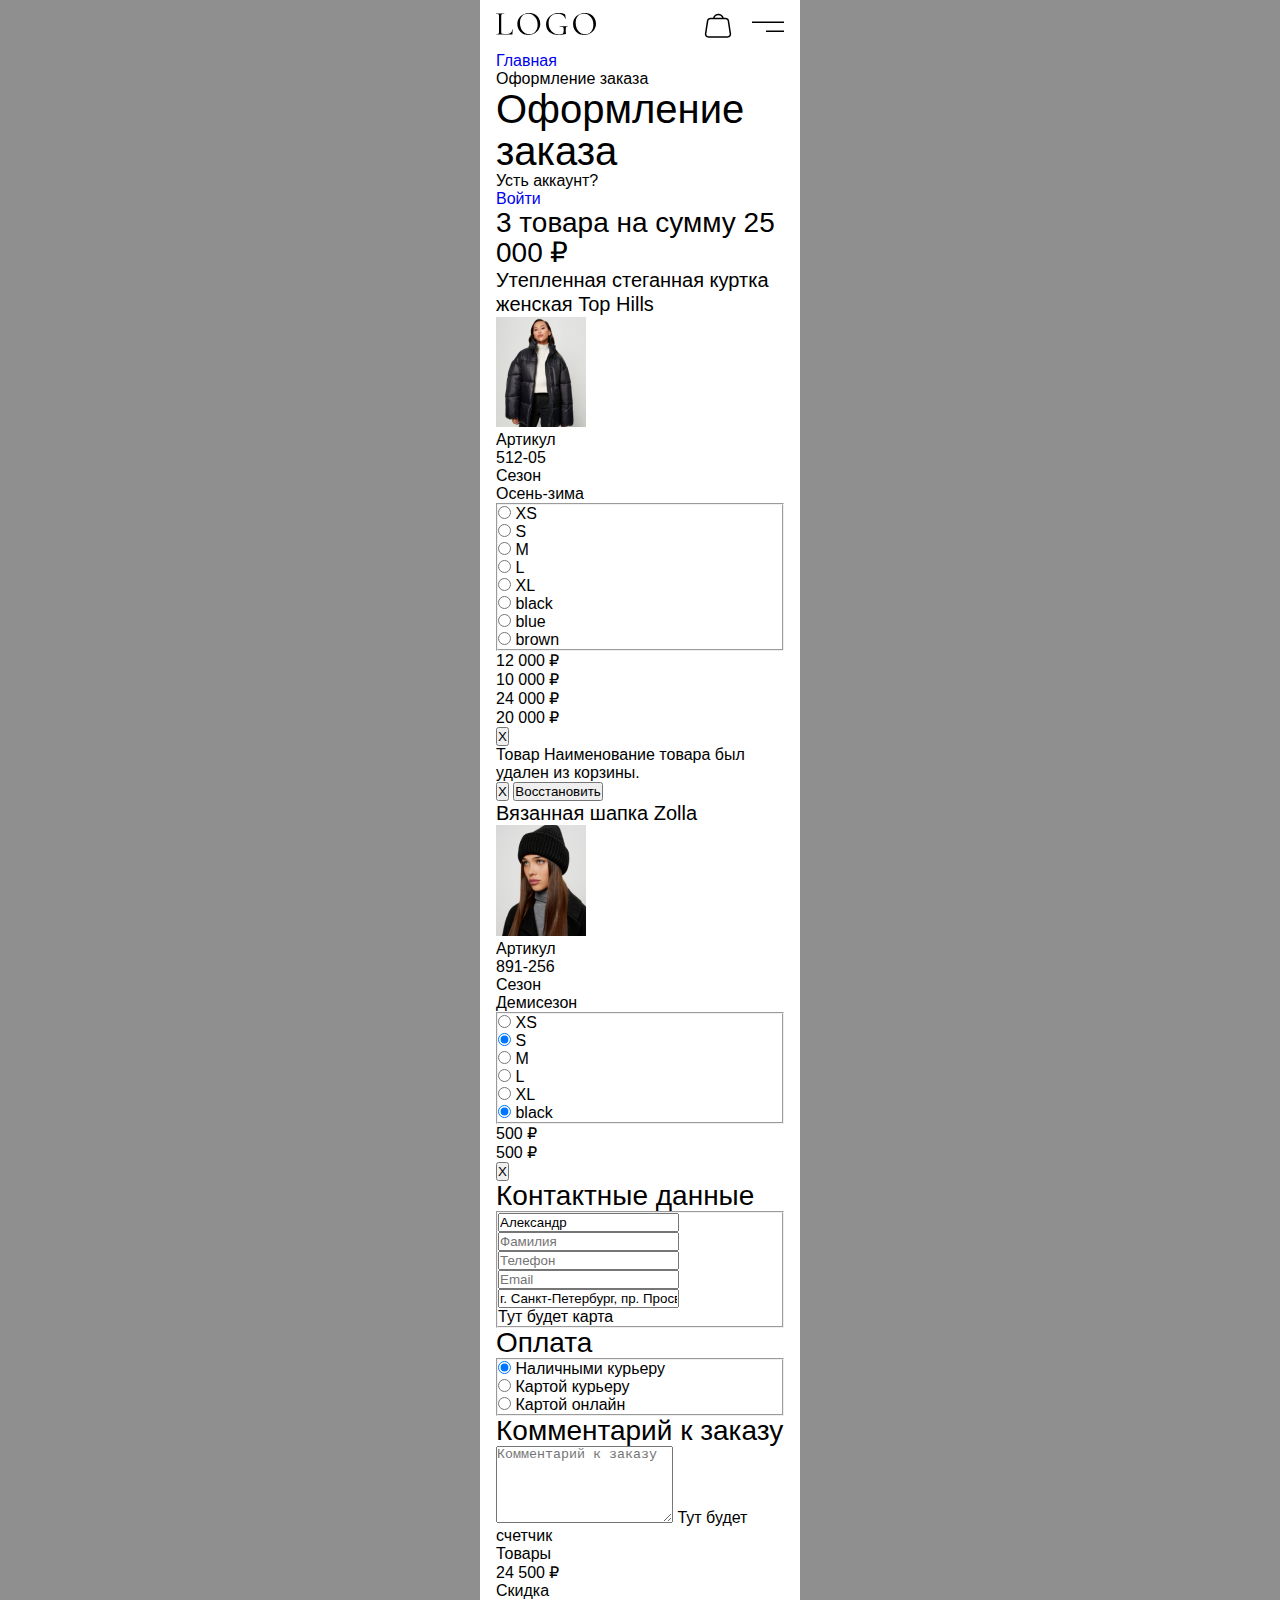
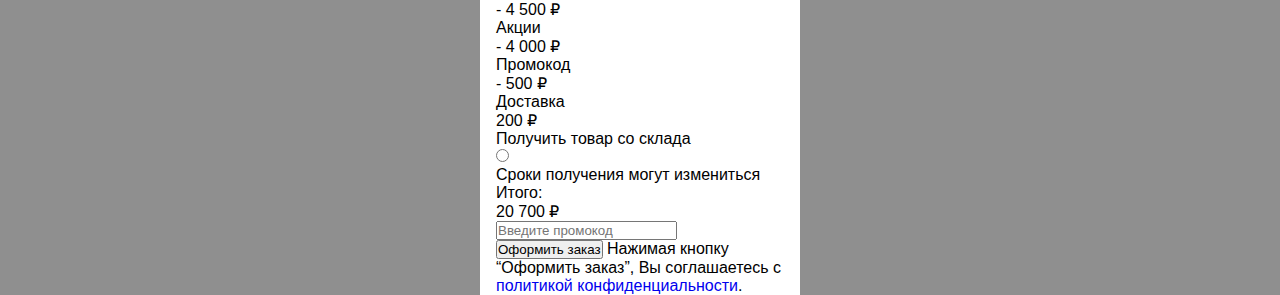
==== index.html @ 0c8dd52f "хедер и навигация CSS и JS" ====
<!DOCTYPE html>
<html lang="ru">
<head>
    <meta charset="UTF-8">
    <meta http-equiv="X-UA-Compatible" content="IE=edge">
    <meta name="viewport" content="width=device-width, initial-scale=1.0">
    <link href="./source/css/style.css" rel="stylesheet">
    <link rel="icon" href="favicon.ico">
    <title>LOGO / Оформление заказа</title>
</head>
<body class="page-body">
    <header class="main-header"></header>

        <div class="main-header__box header-box">
            <a class="header-box__logo" href="#">
                <img class="header-box__logo-image" src="./img/logo.svg" width="100" height="22" alt="LOGO">
            </a>
            <div class="header-box__buttons">
                <button class="header-box__user-button">
                    <img src="./img/bag.svg" width="28" alt="Иконка меню Пользователя">
                    <span class="visually-hidden">Открыть меню Пользователя</span>
                </button>
                <button class="header-box__nav-button">
                    <img src="./img/burger_menu.svg" width="32" alt="Иконка меню Навигации">
                    <span class="visually-hidden">Открыть меню навигации</span>
                </button>
            </div>
        </div>

        <nav class="main-header__nav main-nav">
            <ul class="main-nav__list site-list">
                <li class="site-list__item">
                    <a class="site-list__link" href="#">Каталог</a>
                </li>
                <li class="site-list__item">
                    <a class="site-list__link" href="#">О компании</a>
                </li>
                <li class="site-list__item">
                    <a class="site-list__link" href="#">Магазины</a>
                </li>
            </ul>
        </nav>

        <nav class="main-header__user-nav user-nav">
            <ul class="user-nav__list user-list">
                <li class="user-list__item">
                    <a class="user-list__link" href="#">Поиск</a>
                </li>
                <li class="user-list__item">
                    <a class="user-list__link" href="#">Пользователь</a>
                </li>
                <li class="user-list__item">
                    <a class="user-list__link" href="#">Нравится</a>
                </li>
                <li class="user-list__item">
                    <a class="user-list__link" href="#">Корзина</a>
                </li>
            </ul>
        </nav>


    <main class="main-container">
        <section class="breadcrumb">
            <ul class="breadcrumb__list">
                <li class="breadcrumb__item">
                    <a class="breadcrumb__link" href="#">Главная</a>
                </li>
                <li class="breadcrumb__item breadcrumb__item--current">Оформление заказа</li>
              </ul>
        </section>
        <section class="order-form">
            <h1 class="order-form__title">Оформление заказа</h1>
            <p class="order-form__account">Усть аккаунт?</p>
            <a class="order-form__account-link" href="#">Войти</a>
            <form class="form">
                <div class="goods">
                    <h2 class="goods__title">3 товара на сумму 25 000 ₽</h2>
                    <div class="goods__item item">
                        <h3 class="item__title">Утепленная стеганная куртка женская Top Hills</h3>
                        <img class="item__img" src="./img/jacket.jpg" alt="Утепленная стеганная куртка женская Top Hills" width="90" height="111">
                        <div class="item__information information">
                            <p class="information__code">Артикул</p>
                            <p class="information__number">512-05</p>
                            <p class="information__type">Сезон</p>
                            <p class="information__season">Осень-зима</p>
                        </div>
                        <fieldset class="item__form settings">
                            <ul class="settings__list size">
                                <li class="size__item">
                                    <input class="size__choise" type="radio" name="size" id="xs" value="xs">
                                    <label class="size__label" for="xs">XS</label>
                                </li>
                                <li class="size__item">
                                    <input class="size__choise" type="radio" name="size" id="s" value="s">
                                    <label class="size__label" for="s">S</label>
                                </li>
                                <li class="size__item">
                                    <input class="size__choise" type="radio" name="size" id="m" value="m" checked>
                                    <label class="size__label" for="m">M</label>
                                </li>
                                <li class="size__item">
                                    <input class="size__choise" type="radio" name="size" id="l" value="l">
                                    <label class="size__label" for="l">L</label>
                                </li>
                                <li class="size__item">
                                    <input class="size__choise" type="radio" name="size" id="xl" value="xl">
                                    <label class="size__label" for="xl">XL</label>
                                </li>
                            </ul>

                            <ul class="settings__list color">
                                <li class="color__item">
                                    <input class="color__choise" type="radio" name="color" id="black" value="black" checked>
                                    <label class="color__label" for="black">black</label>
                                </li>
                                <li class="color__item">
                                    <input class="color__choise" type="radio" name="color" id="blue" value="blue">
                                    <label class="color__label" for="blue">blue</label>
                                </li>
                                <li class="color__item">
                                    <input class="color__choise" type="radio" name="color" id="brown" value="brown">
                                    <label class="color__label" for="brown">brown</label>
                                </li>
                            </ul>
                        </fieldset>
                        <div class="item__count count">
                            <div class="count__price price">
                                <p class="price__before">12 000 ₽</p>
                                <p class="price__after">10 000 ₽</p>
                            </div>
                            <div class="count__total price">
                                <p class="price__before">24 000 ₽</p>
                                <p class="price__after">20 000 ₽</p>
                            </div>
                            <div class="count__amount amount">
                                
                            </div>
                        </div>
                        <button class="item__delete-button">X</button>
                    </div>

                    <div class="goods__item item-deleted">
                        <div class="item-deleted__container">
                            <p class="item-deleted__text">Товар Наименование товара был удален из корзины.</p>
                            <button class="item-deleted__button delete-button">X</button>
                            <button class="item-deleted__button recover-button">Восстановить</button>
                        </div>
                    </div>

                    <div class="goods__item item">
                        <h3 class="item__title">Вязанная шапка Zolla</h3>
                        <img class="item__img" src="./img/hat.jpg" alt="Вязанная шапка Zolla" width="90" height="111">
                        <div class="item__information information">
                            <p class="information__code">Артикул</p>
                            <p class="information__number">891-256</p>
                            <p class="information__type">Сезон</p>
                            <p class="information__season">Демисезон</p>
                        </div>
                        <fieldset class="item__form settings">
                            <ul class="settings__list size">
                                <li class="size__item">
                                    <input class="size__choise" type="radio" name="size" id="xs" value="xs">
                                    <label class="size__label" for="xs">XS</label>
                                </li>
                                <li class="size__item">
                                    <input class="size__choise" type="radio" name="size" id="s" value="s" checked>
                                    <label class="size__label" for="s">S</label>
                                </li>
                                <li class="size__item">
                                    <input class="size__choise" type="radio" name="size" id="m" value="m">
                                    <label class="size__label" for="m">M</label>
                                </li>
                                <li class="size__item">
                                    <input class="size__choise" type="radio" name="size" id="l" value="l">
                                    <label class="size__label" for="l">L</label>
                                </li>
                                <li class="size__item">
                                    <input class="size__choise" type="radio" name="size" id="xl" value="xl">
                                    <label class="size__label" for="xl">XL</label>
                                </li>
                            </ul>

                            <ul class="settings__list color">
                                <li class="color__item">
                                    <input class="color__choise" type="radio" name="color" id="black" value="black" checked>
                                    <label class="color__label" for="black">black</label>
                                </li>
                            </ul>
                        </fieldset>
                        <div class="item__count count">
                            <div class="count__price price">
                                <p class="price__before"></p>
                                <p class="price__after">500 ₽</p>
                            </div>
                            <div class="count__total price">
                                <p class="price__before"></p>
                                <p class="price__after">500 ₽</p>
                            </div>
                            <div class="count__amount amount">
                                
                            </div>
                        </div>
                        <button class="item__button delete-button">X</button>
                    </div>
                </div>

                <div class="contacts">
                    <h2 class="contacts__title">Контактные данные</h2>
                    <fieldset class="contacts__form">
                        <div class="contacts__name-container">
                            <span class="name hidden">Имя</span>
                            <input class="contacts__name" type="text" name="name" placeholder="Имя" value="Александр" required>
                        </div>
                        <div class="contacts__surname-container">
                            <span class="surname hidden">Фамилия</span>
                            <input class="contacts__surname" type="text" name="surname" placeholder="Фамилия" required>
                        </div>
                        <div class="contacts__tel-container">
                            <span class="tel hidden">Телефон</span>
                            <input class="contacts__tel" type="tel" name="tel" pattern="+7[0-9]{3}-[0-9]{3} [0-9]{4}" placeholder="Телефон" required>
                        </div>
                        <div class="contacts__email-container">
                            <span class="email hidden">Email</span>
                            <input class="contacts__email" type="email" name="email" placeholder="Email" required>
                        </div>
                        <div class="contacts__address-container">
                            <span class="addres hidden">Адрес</span>
                            <input class="contacts__address" type="text" name="address" placeholder="Адрес" value="г. Санкт-Петербург, пр. Просвещения, д. 99, кв. 152" required>
                            <div class="contacts__address-map">Тут будет карта</div>
                        </div>
                    </fieldset>
                </div>

                <div class="payment">
                    <h2 class="payment__title">Оплата</h2>
                    <fieldset class="payment__form">
                        <ul class="payment__list payment-type">
                            <li class="payment-type__item">
                                <input class="payment-type__choise" type="radio" name="payment-type" id="cash" value="cash" checked>
                                <label class="payment-type__label" for="cash">Наличными курьеру</label>
                            </li>
                            <li class="payment-type__item">
                                <input class="payment-type__choise" type="radio" name="payment-type" id="card" value="card">
                                <label class="payment-type__label" for="card">Картой курьеру</label>
                            </li>
                            <li class="payment-type__item">
                                <input class="payment-type__choise" type="radio" name="payment-type" id="online" value="online">
                                <label class="payment-type__label" for="online">Картой онлайн</label>
                            </li>
                        </ul>
                    </fieldset>
                </div>

                <div class="comments">
                    <h2 class="comments__title">Комментарий к заказу</h2>
                    <textarea class="comments__field" name="comments" placeholder="Комментарий к заказу" rows="5"></textarea>
                    <span class="comments__counting">Тут будет счетчик</span>
                </div>

                <div class="total">
                    <div class="total-container">
                        <div class="total__price">
                            <p class="total__price-text">Товары</p>
                            <p class="total__price-count">24 500 ₽</p>
                        </div>
                        <div class="total__discount">
                            <p class="total__discount-text">Скидка</p>
                            <p class="total__discont-count">- 4 500 ₽</p>
                        </div>
                        <div class="total__sale">
                            <p class="total__sale-text">Акции</p>
                            <p class="total__sale-count">- 4 000 ₽</p>
                        </div>
                        <div class="total__promo">
                            <p class="total__promo-text">Промокод</p>
                            <p class="total__promo-count">- 500 ₽</p>
                        </div>
                        <div class="total__delivery">
                            <p class="total__delivery-text">Доставка</p>
                            <p class="total__delivery-count">200 ₽</p>
                        </div>
                        <div class="total__delivery-terms">
                            <p class="total__delivery-terms-text">Получить товар со склада</p>
                            <input class="total__delivery-terms-choise" type="radio" name="delivery" value="warehouse">
                            <p class="total__delivery-terms-disclamer">Сроки получения могут измениться</p>
                        </div>
                        <div class="total__endprice">
                            <p class="total__endprice-text">Итого:</p>
                            <p class="total__endprice-count">20 700 ₽</p>
                            <input class="total__endprice-promo" type="text" name="promo-code" placeholder="Введите промокод">
                        </div>
                    
                    </div>
                    <button class="button form__button">Оформить заказ</button>
                    <span class="form__disclaimer">Нажимая кнопку “Оформить заказ”, Вы соглашаетесь с <a class="link" href="#">политикой конфиденциальности</a>.</span>
                </div>
            </form>
        </section>
    </main>
    <footer class="main-footer"></footer>
    <script src="./script/main.js" type="module"></script>
</body>
</html>
---- source/css/style.css ----
* {
  padding: 0;
  margin: 0;
  -webkit-box-sizing: border-box;
          box-sizing: border-box;
}

html {
  background-color: #8F8F8F;
}

body {
  font-family: Helvetica, sans-serif;
  color: #000000;
  background-color: #ffffff;
  max-width: 320px;
  margin: 0 auto;
}
@media (min-width: 1600px) {
  body {
    max-width: 1600px;
  }
}

a {
  text-decoration: none;
}

ul, ol {
  list-style-type: none;
}

h1 {
  font-style: normal;
  font-weight: 400;
  font-size: 40px;
  line-height: 42px;
}

h2 {
  font-style: normal;
  font-weight: 400;
  font-size: 28px;
  line-height: 30px;
}

h3 {
  font-style: normal;
  font-weight: 400;
  font-size: 20px;
  line-height: 24px;
}

.hidden {
  display: none;
}

.visually-hidden {
  position: absolute;
  width: 1px;
  height: 1px;
  margin: -1px;
  border: 0;
  padding: 0;
  white-space: nowrap;
  -webkit-clip-path: inset(100%);
          clip-path: inset(100%);
  clip: rect(0 0 0 0);
  overflow: hidden;
}

.main-container {
  width: 288px;
  margin: 0 auto;
}
@media (min-width: 1600px) {
  .main-container {
    width: 1200px;
  }
}

.header-box {
  min-height: 52px;
  display: -webkit-box;
  display: -ms-flexbox;
  display: flex;
  -webkit-box-align: center;
      -ms-flex-align: center;
          align-items: center;
  -webkit-box-pack: justify;
      -ms-flex-pack: justify;
          justify-content: space-between;
  margin: 0 16px;
}

.header-box__buttons {
  display: -webkit-box;
  display: -ms-flexbox;
  display: flex;
  -webkit-box-align: center;
      -ms-flex-align: center;
          align-items: center;
  -webkit-box-pack: justify;
      -ms-flex-pack: justify;
          justify-content: space-between;
  min-width: 80px;
}

.header-box__user-button {
  width: 28px;
  height: 23px;
  padding: 13px;
  background-color: transparent;
  border: none;
  cursor: pointer;
  position: relative;
}
.header-box__user-button img {
  position: absolute;
  top: 0;
  left: 0;
}

.header-box__nav-button {
  width: 32px;
  height: 23px;
  padding: 13px;
  background-color: transparent;
  border: none;
  cursor: pointer;
  position: relative;
}
.header-box__nav-button img {
  position: absolute;
  top: 8px;
  left: 0;
}

.site-list__item {
  padding: 16px;
  border-bottom: 2px solid #f1f1f1;
  width: 320px;
  padding: 16px;
  text-align: center;
}

.site-list__link {
  padding: 16px auto;
  color: #000000;
}

.user-list__item {
  padding: 16px;
  border-bottom: 2px solid #f1f1f1;
  width: 320px;
  padding: 16px;
  text-align: center;
}

.user-list__link {
  padding: 16px auto;
  color: #000000;
}
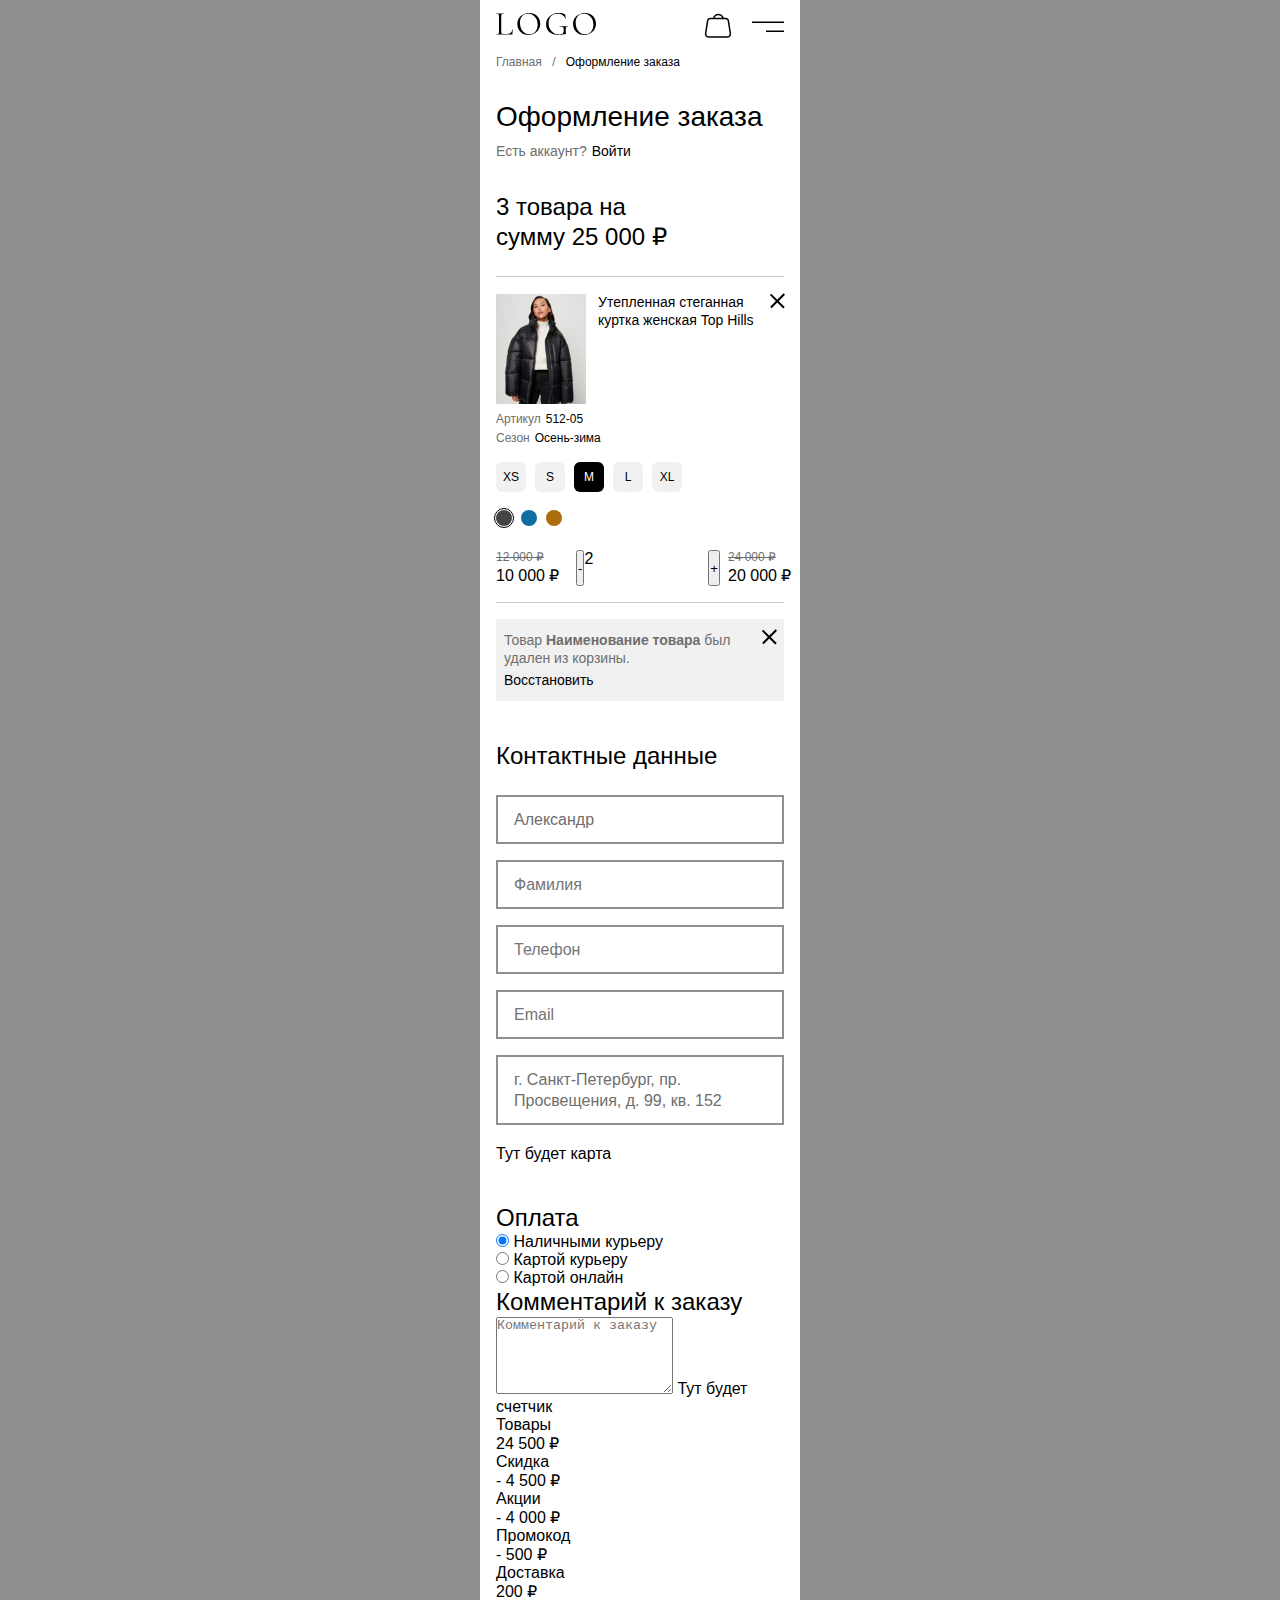
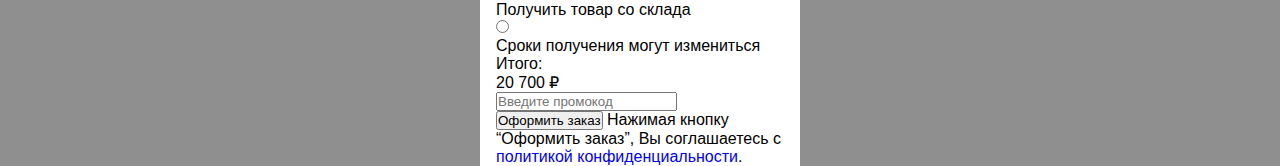
==== commit 2e68c816: "css" ====
--- a/index.html
+++ b/index.html
@@ -9,7 +9,7 @@
     <title>LOGO / Оформление заказа</title>
 </head>
 <body class="page-body">
-    <header class="main-header"></header>
+    <header class="main-header">
 
         <div class="main-header__box header-box">
             <a class="header-box__logo" href="#">
@@ -57,7 +57,7 @@
                 </li>
             </ul>
         </nav>
-
+    </header>
 
     <main class="main-container">
         <section class="breadcrumb">
@@ -65,128 +65,161 @@
                 <li class="breadcrumb__item">
                     <a class="breadcrumb__link" href="#">Главная</a>
                 </li>
-                <li class="breadcrumb__item breadcrumb__item--current">Оформление заказа</li>
+                <li class="breadcrumb__item">
+                    <a class="breadcrumb__link breadcrumb__link--current">Оформление заказа</a>
+                </li>
               </ul>
         </section>
         <section class="order-form">
             <h1 class="order-form__title">Оформление заказа</h1>
-            <p class="order-form__account">Усть аккаунт?</p>
-            <a class="order-form__account-link" href="#">Войти</a>
-            <form class="form">
+            <div class="order-form__account">
+                <p class="order-form__account-text">Есть аккаунт?</p>
+                <a class="order-form__account-link" href="#">Войти</a>
+            </div>
+            <form class="form" action="" method="post">
                 <div class="goods">
                     <h2 class="goods__title">3 товара на сумму 25 000 ₽</h2>
+
                     <div class="goods__item item">
-                        <h3 class="item__title">Утепленная стеганная куртка женская Top Hills</h3>
-                        <img class="item__img" src="./img/jacket.jpg" alt="Утепленная стеганная куртка женская Top Hills" width="90" height="111">
+                        <div class="item__main-info">
+                            <img class="item__img" src="./img/jacket@2x.jpg" alt="Утепленная стеганная куртка женская Top Hills" width="90" height="111">
+                            <h3 class="item__title">Утепленная стеганная куртка женская Top Hills</h3>
+                        </div>
                         <div class="item__information information">
-                            <p class="information__code">Артикул</p>
-                            <p class="information__number">512-05</p>
-                            <p class="information__type">Сезон</p>
-                            <p class="information__season">Осень-зима</p>
-                        </div>
-                        <fieldset class="item__form settings">
-                            <ul class="settings__list size">
-                                <li class="size__item">
-                                    <input class="size__choise" type="radio" name="size" id="xs" value="xs">
-                                    <label class="size__label" for="xs">XS</label>
-                                </li>
-                                <li class="size__item">
-                                    <input class="size__choise" type="radio" name="size" id="s" value="s">
-                                    <label class="size__label" for="s">S</label>
-                                </li>
-                                <li class="size__item">
-                                    <input class="size__choise" type="radio" name="size" id="m" value="m" checked>
-                                    <label class="size__label" for="m">M</label>
-                                </li>
-                                <li class="size__item">
-                                    <input class="size__choise" type="radio" name="size" id="l" value="l">
-                                    <label class="size__label" for="l">L</label>
-                                </li>
-                                <li class="size__item">
-                                    <input class="size__choise" type="radio" name="size" id="xl" value="xl">
-                                    <label class="size__label" for="xl">XL</label>
-                                </li>
-                            </ul>
-
-                            <ul class="settings__list color">
-                                <li class="color__item">
-                                    <input class="color__choise" type="radio" name="color" id="black" value="black" checked>
-                                    <label class="color__label" for="black">black</label>
-                                </li>
-                                <li class="color__item">
-                                    <input class="color__choise" type="radio" name="color" id="blue" value="blue">
-                                    <label class="color__label" for="blue">blue</label>
-                                </li>
-                                <li class="color__item">
-                                    <input class="color__choise" type="radio" name="color" id="brown" value="brown">
-                                    <label class="color__label" for="brown">brown</label>
-                                </li>
-                            </ul>
-                        </fieldset>
+                            <div class="information__item">
+                                <p class="information__item-name">Артикул</p>
+                                <p class="information__item-info">512-05</p>
+                            </div>
+                            <div class="information__item">
+                                <p class="information__item-name">Сезон</p>
+                                <p class="information__item-info">Осень-зима</p>
+                            </div>
+                        </div>
+                        <div class="item__form settings">
+                            <fieldset>
+                                <ul class="settings__list size-list">
+                                    <li class="size-list__item">
+                                        <input class="size-list__choise" type="radio" name="size" id="xs" value="xs">
+                                        <label class="size-list__label" for="xs">XS</label>
+                                    </li>
+                                    <li class="size-list__item">
+                                        <input class="size-list__choise" type="radio" name="size" id="s" value="s">
+                                        <label class="size-list__label" for="s">S</label>
+                                    </li>
+                                    <li class="size-list__item">
+                                        <input class="size-list__choise" type="radio" name="size" id="m" value="m" checked>
+                                        <label class="size-list__label" for="m">M</label>
+                                    </li>
+                                    <li class="size-list__item">
+                                        <input class="size-list__choise" type="radio" name="size" id="l" value="l">
+                                        <label class="size-list__label" for="l">L</label>
+                                    </li>
+                                    <li class="size-list__item">
+                                        <input class="size-list__choise" type="radio" name="size" id="xl" value="xl">
+                                        <label class="size-list__label" for="xl">XL</label>
+                                    </li>
+                                </ul>
+                            </fieldset>
+
+                            <fieldset>
+                                <ul class="settings__list color-list">
+                                    <li class="color-list__item">
+                                        <input class="color-list__choise" type="radio" name="color" id="black" value="black" checked>
+                                        <label class="color-list__label color-list__label--black" for="black">
+                                            <span class="visually-hidden">black</span>
+                                        </label>
+                                    </li>
+                                    <li class="color-list__item">
+                                        <input class="color-list__choise" type="radio" name="color" id="blue" value="blue">
+                                        <label class="color-list__label color-list__label--blue" for="blue">
+                                            <span class="visually-hidden">blue</span>
+                                        </label>
+                                    </li>
+                                    <li class="color-list__item">
+                                        <input class="color-list__choise" type="radio" name="color" id="brown" value="brown">
+                                        <label class="color-list__label color-list__label--brown" for="brown">
+                                            <span class="visually-hidden">brown</span>
+                                        </label>
+                                    </li>
+                                </ul>
+                            </fieldset>
+                        </div>
+
                         <div class="item__count count">
                             <div class="count__price price">
                                 <p class="price__before">12 000 ₽</p>
                                 <p class="price__after">10 000 ₽</p>
                             </div>
+                            <div class="count__amount amount">
+                                <button type="button">-</button>
+                                <output class="amount__field">2</output>
+                                <button type="button">+</button>
+                            </div>
                             <div class="count__total price">
                                 <p class="price__before">24 000 ₽</p>
                                 <p class="price__after">20 000 ₽</p>
                             </div>
-                            <div class="count__amount amount">
-                                
-                            </div>
-                        </div>
-                        <button class="item__delete-button">X</button>
+                        </div>
+                        <button type="button" class="item__delete-button"></button>
                     </div>
 
                     <div class="goods__item item-deleted">
                         <div class="item-deleted__container">
-                            <p class="item-deleted__text">Товар Наименование товара был удален из корзины.</p>
-                            <button class="item-deleted__button delete-button">X</button>
-                            <button class="item-deleted__button recover-button">Восстановить</button>
+                            <p class="item-deleted__text">Товар <span class="item-deleted__name">Наименование товара</span> был удален из корзины.</p>
+                            <button type="button" class="item-deleted__delete-button"></button>
+                            <button type="button" class="item-deleted__recover-button">Восстановить</button>
                         </div>
                     </div>
 
-                    <div class="goods__item item">
-                        <h3 class="item__title">Вязанная шапка Zolla</h3>
-                        <img class="item__img" src="./img/hat.jpg" alt="Вязанная шапка Zolla" width="90" height="111">
+                    <!-- <div class="goods__item item">
+                        <div class="item__main-info">
+                            <img class="item__img" src="./img/hat.jpg" alt="Вязанная шапка Zolla" width="90" height="111">
+                            <h3 class="item__title">Вязанная шапка Zolla</h3>
+                        </div>
                         <div class="item__information information">
-                            <p class="information__code">Артикул</p>
-                            <p class="information__number">891-256</p>
-                            <p class="information__type">Сезон</p>
-                            <p class="information__season">Демисезон</p>
-                        </div>
-                        <fieldset class="item__form settings">
-                            <ul class="settings__list size">
-                                <li class="size__item">
-                                    <input class="size__choise" type="radio" name="size" id="xs" value="xs">
-                                    <label class="size__label" for="xs">XS</label>
-                                </li>
-                                <li class="size__item">
-                                    <input class="size__choise" type="radio" name="size" id="s" value="s" checked>
-                                    <label class="size__label" for="s">S</label>
-                                </li>
-                                <li class="size__item">
-                                    <input class="size__choise" type="radio" name="size" id="m" value="m">
-                                    <label class="size__label" for="m">M</label>
-                                </li>
-                                <li class="size__item">
-                                    <input class="size__choise" type="radio" name="size" id="l" value="l">
-                                    <label class="size__label" for="l">L</label>
-                                </li>
-                                <li class="size__item">
-                                    <input class="size__choise" type="radio" name="size" id="xl" value="xl">
-                                    <label class="size__label" for="xl">XL</label>
-                                </li>
-                            </ul>
-
-                            <ul class="settings__list color">
-                                <li class="color__item">
-                                    <input class="color__choise" type="radio" name="color" id="black" value="black" checked>
-                                    <label class="color__label" for="black">black</label>
-                                </li>
-                            </ul>
-                        </fieldset>
+                            <div class="information__item">
+                                <p class="information__item-name">Артикул</p>
+                                <p class="information__item-info">891-256</p>
+                            </div>
+                            <div class="information__item">
+                                <p class="information__item-name">Сезон</p>
+                                <p class="information__item-info">Демисезон</p>
+                            </div>
+                        </div>
+                        <div class="item__form settings">
+                            <fieldset>
+                                <ul class="settings__list size-list">
+                                    <li class="size-list__item">
+                                        <input class="size-list__choise" type="radio" name="size" id="xs" value="xs">
+                                        <label class="size-list__label" for="xs">XS</label>
+                                    </li>
+                                    <li class="size-list__item">
+                                        <input class="size-list__choise" type="radio" name="size" id="s" value="s">
+                                        <label class="size-list__label" for="s">S</label>
+                                    </li>
+                                    <li class="size-list__item">
+                                        <input class="size-list__choise" type="radio" name="size" id="m" value="m" checked>
+                                        <label class="size-list__label" for="m">M</label>
+                                    </li>
+                                    <li class="size-list__item">
+                                        <input class="size-list__choise" type="radio" name="size" id="l" value="l">
+                                        <label class="size-list__label" for="l">L</label>
+                                    </li>
+                                    <li class="size-list__item">
+                                        <input class="size-list__choise" type="radio" name="size" id="xl" value="xl">
+                                        <label class="size-list__label" for="xl">XL</label>
+                                    </li>
+                                </ul>
+                            </fieldset>
+                            <fieldset>
+                                    <ul class="settings__list color-list">
+                                        <li class="color-list__item">
+                                            <input class="color-list__choise" type="radio" name="color" id="black" value="black" checked>
+                                            <label class="color-list__label" for="black">black</label>
+                                        </li>
+                                    </ul>
+                            </fieldset>
+                        </div>
                         <div class="item__count count">
                             <div class="count__price price">
                                 <p class="price__before"></p>
@@ -201,31 +234,32 @@
                             </div>
                         </div>
                         <button class="item__button delete-button">X</button>
-                    </div>
+                    </div> -->
+
                 </div>
 
                 <div class="contacts">
                     <h2 class="contacts__title">Контактные данные</h2>
                     <fieldset class="contacts__form">
-                        <div class="contacts__name-container">
-                            <span class="name hidden">Имя</span>
-                            <input class="contacts__name" type="text" name="name" placeholder="Имя" value="Александр" required>
-                        </div>
-                        <div class="contacts__surname-container">
-                            <span class="surname hidden">Фамилия</span>
-                            <input class="contacts__surname" type="text" name="surname" placeholder="Фамилия" required>
-                        </div>
-                        <div class="contacts__tel-container">
-                            <span class="tel hidden">Телефон</span>
-                            <input class="contacts__tel" type="tel" name="tel" pattern="+7[0-9]{3}-[0-9]{3} [0-9]{4}" placeholder="Телефон" required>
-                        </div>
-                        <div class="contacts__email-container">
-                            <span class="email hidden">Email</span>
-                            <input class="contacts__email" type="email" name="email" placeholder="Email" required>
-                        </div>
-                        <div class="contacts__address-container">
-                            <span class="addres hidden">Адрес</span>
-                            <input class="contacts__address" type="text" name="address" placeholder="Адрес" value="г. Санкт-Петербург, пр. Просвещения, д. 99, кв. 152" required>
+                        <div class="contacts__container">
+                            <span class="contacts__name contacts__name--name hidden">Имя</span>
+                            <input class="contacts__field contacts__field--name" type="text" name="name" placeholder="Имя" value="Александр" required>
+                        </div>
+                        <div class="contacts__container">
+                            <span class="contacts__name contacts__name--surname hidden">Фамилия</span>
+                            <input class="contacts__field contacts__field--surname" type="text" name="surname" placeholder="Фамилия" required>
+                        </div>
+                        <div class="contacts__container">
+                            <span class="contacts__name contacts__name--tel hidden">Телефон</span>
+                            <input class="contacts__field contacts__field--tel" type="tel" name="tel" pattern="+7[0-9]{3}-[0-9]{3} [0-9]{4}" placeholder="Телефон" required>
+                        </div>
+                        <div class="contacts__container">
+                            <span class="contacts__name contacts__name--email hidden">Email</span>
+                            <input class="contacts__field contacts__field--email" type="email" name="email" placeholder="Email" required>
+                        </div>
+                        <div class="contacts__container">
+                            <span class="contacts__name contacts__name--addres hidden">Адрес доставки</span>
+                            <textarea class="contacts__field contacts__field--address" placeholder="Адрес доставки" name="address" rows="2" required>г. Санкт-Петербург, пр. Просвещения, д. 99, кв. 152</textarea>
                             <div class="contacts__address-map">Тут будет карта</div>
                         </div>
                     </fieldset>
--- a/source/css/style.css
+++ b/source/css/style.css
@@ -11,7 +11,7 @@
 
 body {
   font-family: Helvetica, sans-serif;
-  color: #000000;
+  font-style: normal;
   background-color: #ffffff;
   max-width: 320px;
   margin: 0 auto;
@@ -31,24 +31,28 @@
 }
 
 h1 {
-  font-style: normal;
-  font-weight: 400;
-  font-size: 40px;
-  line-height: 42px;
-}
-
-h2 {
-  font-style: normal;
   font-weight: 400;
   font-size: 28px;
   line-height: 30px;
+  color: #000000;
+}
+
+h2 {
+  font-weight: 400;
+  font-size: 24px;
+  line-height: 30px;
+  color: #000000;
 }
 
 h3 {
-  font-style: normal;
-  font-weight: 400;
-  font-size: 20px;
-  line-height: 24px;
+  font-weight: 400;
+  font-size: 14px;
+  line-height: 18px;
+  color: #000000;
+}
+
+fieldset {
+  border: none;
 }
 
 .hidden {
@@ -160,4 +164,389 @@
 .user-list__link {
   padding: 16px auto;
   color: #000000;
+}
+
+.breadcrumb__list {
+  display: -webkit-box;
+  display: -ms-flexbox;
+  display: flex;
+  margin-bottom: 32px;
+  -ms-flex-wrap: wrap;
+      flex-wrap: wrap;
+}
+
+.breadcrumb__link {
+  color: #6e6e6e;
+  font-weight: 400;
+  font-size: 12px;
+  line-height: 15px;
+  margin-right: 24px;
+  position: relative;
+}
+
+.breadcrumb__link:not(.breadcrumb__link--current)::before {
+  position: absolute;
+  content: "/";
+  color: #6e6e6e;
+  font-weight: 400;
+  font-size: 12px;
+  line-height: 15px;
+  margin-right: 24px;
+  top: 0;
+  right: -38px;
+}
+
+.breadcrumb__link--current {
+  color: #000000;
+}
+
+.order-form__title {
+  margin-bottom: 10px;
+}
+
+.order-form__account {
+  display: -webkit-box;
+  display: -ms-flexbox;
+  display: flex;
+  -ms-flex-wrap: wrap;
+      flex-wrap: wrap;
+  margin-bottom: 32px;
+}
+
+.order-form__account-text {
+  font-weight: 400;
+  font-size: 14px;
+  line-height: 18px;
+  color: #6e6e6e;
+  margin-right: 5px;
+}
+
+.order-form__account-link {
+  font-weight: 400;
+  font-size: 14px;
+  line-height: 18px;
+  color: #000000;
+}
+
+.goods {
+  margin-bottom: 40px;
+}
+
+.goods__title {
+  width: 200px;
+  margin-bottom: 24px;
+}
+
+.item {
+  border-top: 0.5px solid #C8C8C8;
+  border-bottom: 0.5px solid #C8C8C8;
+  padding-bottom: 16px;
+  padding-top: 16px;
+  position: relative;
+  margin-bottom: 16px;
+}
+
+.item__main-info {
+  display: -webkit-box;
+  display: -ms-flexbox;
+  display: flex;
+  margin-bottom: 8px;
+}
+
+.item__img {
+  margin-right: 12px;
+}
+
+.item__title {
+  padding-right: 26px;
+}
+
+.item__delete-button {
+  position: absolute;
+  top: 18px;
+  right: 0;
+  background-color: transparent;
+  border: none;
+  width: 14px;
+  height: 14px;
+  cursor: pointer;
+}
+.item__delete-button::after {
+  position: absolute;
+  content: "";
+  width: 18.5px;
+  height: 1.5px;
+  background-color: black;
+  -webkit-transform: rotate(45deg);
+          transform: rotate(45deg);
+  top: 5px;
+  right: -2px;
+}
+.item__delete-button::before {
+  position: absolute;
+  content: "";
+  width: 18.5px;
+  height: 1.5px;
+  background-color: black;
+  -webkit-transform: rotate(-45deg);
+          transform: rotate(-45deg);
+  top: 5px;
+  right: -2px;
+}
+
+.information {
+  margin-bottom: 16px;
+}
+
+.information__item {
+  display: -webkit-box;
+  display: -ms-flexbox;
+  display: flex;
+  margin-bottom: 4px;
+}
+
+.information__item-name {
+  margin-right: 5px;
+  font-weight: 400;
+  font-size: 12px;
+  line-height: 15px;
+  color: #6e6e6e;
+}
+
+.information__item-info {
+  font-weight: 400;
+  font-size: 12px;
+  line-height: 15px;
+  color: #000000;
+}
+
+.size-list {
+  display: -webkit-box;
+  display: -ms-flexbox;
+  display: flex;
+  margin-bottom: 18px;
+}
+
+.size-list__item {
+  position: relative;
+  margin-right: 9px;
+}
+
+.size-list__choise {
+  position: absolute;
+  z-index: -1;
+  opacity: 0;
+}
+
+.size-list__label {
+  display: block;
+  font-weight: 400;
+  font-size: 12px;
+  line-height: 15px;
+  width: 30px;
+  height: 30px;
+  background-color: #f1f1f1;
+  border-radius: 6px;
+  text-align: center;
+  padding-top: 7.5px;
+}
+
+.size-list__choise:checked + .size-list__label {
+  background-color: black;
+  color: white;
+}
+
+.color-list {
+  display: -webkit-box;
+  display: -ms-flexbox;
+  display: flex;
+  margin-bottom: 24px;
+}
+
+.color-list__item {
+  position: relative;
+  margin-right: 9px;
+}
+
+.color-list__choise {
+  position: absolute;
+  z-index: -1;
+  opacity: 0;
+}
+
+.color-list__label {
+  position: relative;
+  display: block;
+  width: 16px;
+  height: 16px;
+  border-radius: 50%;
+}
+
+.color-list__label--black {
+  background-color: #444444;
+}
+
+.color-list__label--blue {
+  background-color: #106DA1;
+}
+
+.color-list__label--brown {
+  background-color: #AE6D0C;
+}
+
+.color-list__choise:checked + .color-list__label::before {
+  position: absolute;
+  content: "";
+  width: 18px;
+  height: 18px;
+  border: 1px solid black;
+  border-radius: 50%;
+  background-color: transparent;
+  top: -2px;
+  left: -2px;
+}
+
+.count {
+  display: -ms-grid;
+  display: grid;
+  -ms-grid-columns: 25% 8px 50% 8px 25%;
+  grid-template-columns: 25% 50% 25%;
+  -webkit-column-gap: 8px;
+     -moz-column-gap: 8px;
+          column-gap: 8px;
+}
+
+.count__amount {
+  -ms-grid-column: 2;
+  -ms-grid-column-span: 1;
+  grid-column: 2/3;
+}
+
+.amount {
+  display: -webkit-box;
+  display: -ms-flexbox;
+  display: flex;
+}
+
+.amount__field {
+  width: 100%;
+}
+
+.price__before {
+  font-weight: 400;
+  font-size: 12px;
+  line-height: 15px;
+  text-decoration-line: line-through;
+  color: #6e6e6e;
+}
+
+.price__after {
+  font-weight: 400;
+  font-size: 16px;
+  line-height: 21px;
+  color: #000000;
+}
+
+.item-deleted {
+  background-color: #f1f1f1;
+  margin-bottom: 16px;
+  padding: 12px 32px 12px 8px;
+  position: relative;
+  margin-bottom: 16px;
+}
+
+.item-deleted__text {
+  font-weight: 400;
+  font-size: 14px;
+  line-height: 18px;
+  color: #6e6e6e;
+  margin-bottom: 4px;
+}
+.item-deleted__text .item-deleted__name {
+  font-weight: 600;
+}
+
+.item-deleted__delete-button {
+  position: absolute;
+  top: 12px;
+  right: 8px;
+  background-color: transparent;
+  border: none;
+  width: 14px;
+  height: 14px;
+  cursor: pointer;
+}
+.item-deleted__delete-button::after {
+  position: absolute;
+  content: "";
+  width: 18.5px;
+  height: 1.5px;
+  background-color: black;
+  -webkit-transform: rotate(45deg);
+          transform: rotate(45deg);
+  top: 5px;
+  right: -2px;
+}
+.item-deleted__delete-button::before {
+  position: absolute;
+  content: "";
+  width: 18.5px;
+  height: 1.5px;
+  background-color: black;
+  -webkit-transform: rotate(-45deg);
+          transform: rotate(-45deg);
+  top: 5px;
+  right: -2px;
+}
+
+.item-deleted__recover-button {
+  border: none;
+  font-weight: 400;
+  font-size: 14px;
+  line-height: 18px;
+  color: #000000;
+  cursor: pointer;
+}
+
+.contacts {
+  margin-bottom: 40px;
+}
+
+.contacts__title {
+  margin-bottom: 24px;
+}
+
+.contacts__field {
+  font-family: Helvetica, sans-serif;
+  font-style: normal;
+  width: 100%;
+  padding: 12px 16px;
+  margin-bottom: 16px;
+  border: 2px solid #8F8F8F;
+  font-weight: 400;
+  font-size: 16px;
+  line-height: 21px;
+  color: #6e6e6e;
+}
+
+.contacts__field--address {
+  padding: 12px 42px 12px 16px;
+  resize: none;
+  overflow: hidden;
+}
+
+.contacts__container {
+  position: relative;
+}
+
+.contacts__name {
+  position: absolute;
+  font-weight: 400;
+  font-size: 12px;
+  line-height: 15px;
+  color: #6e6e6e;
+  background-color: #ffffff;
+  top: -11px;
+  left: 16px;
+  padding: 4px;
 }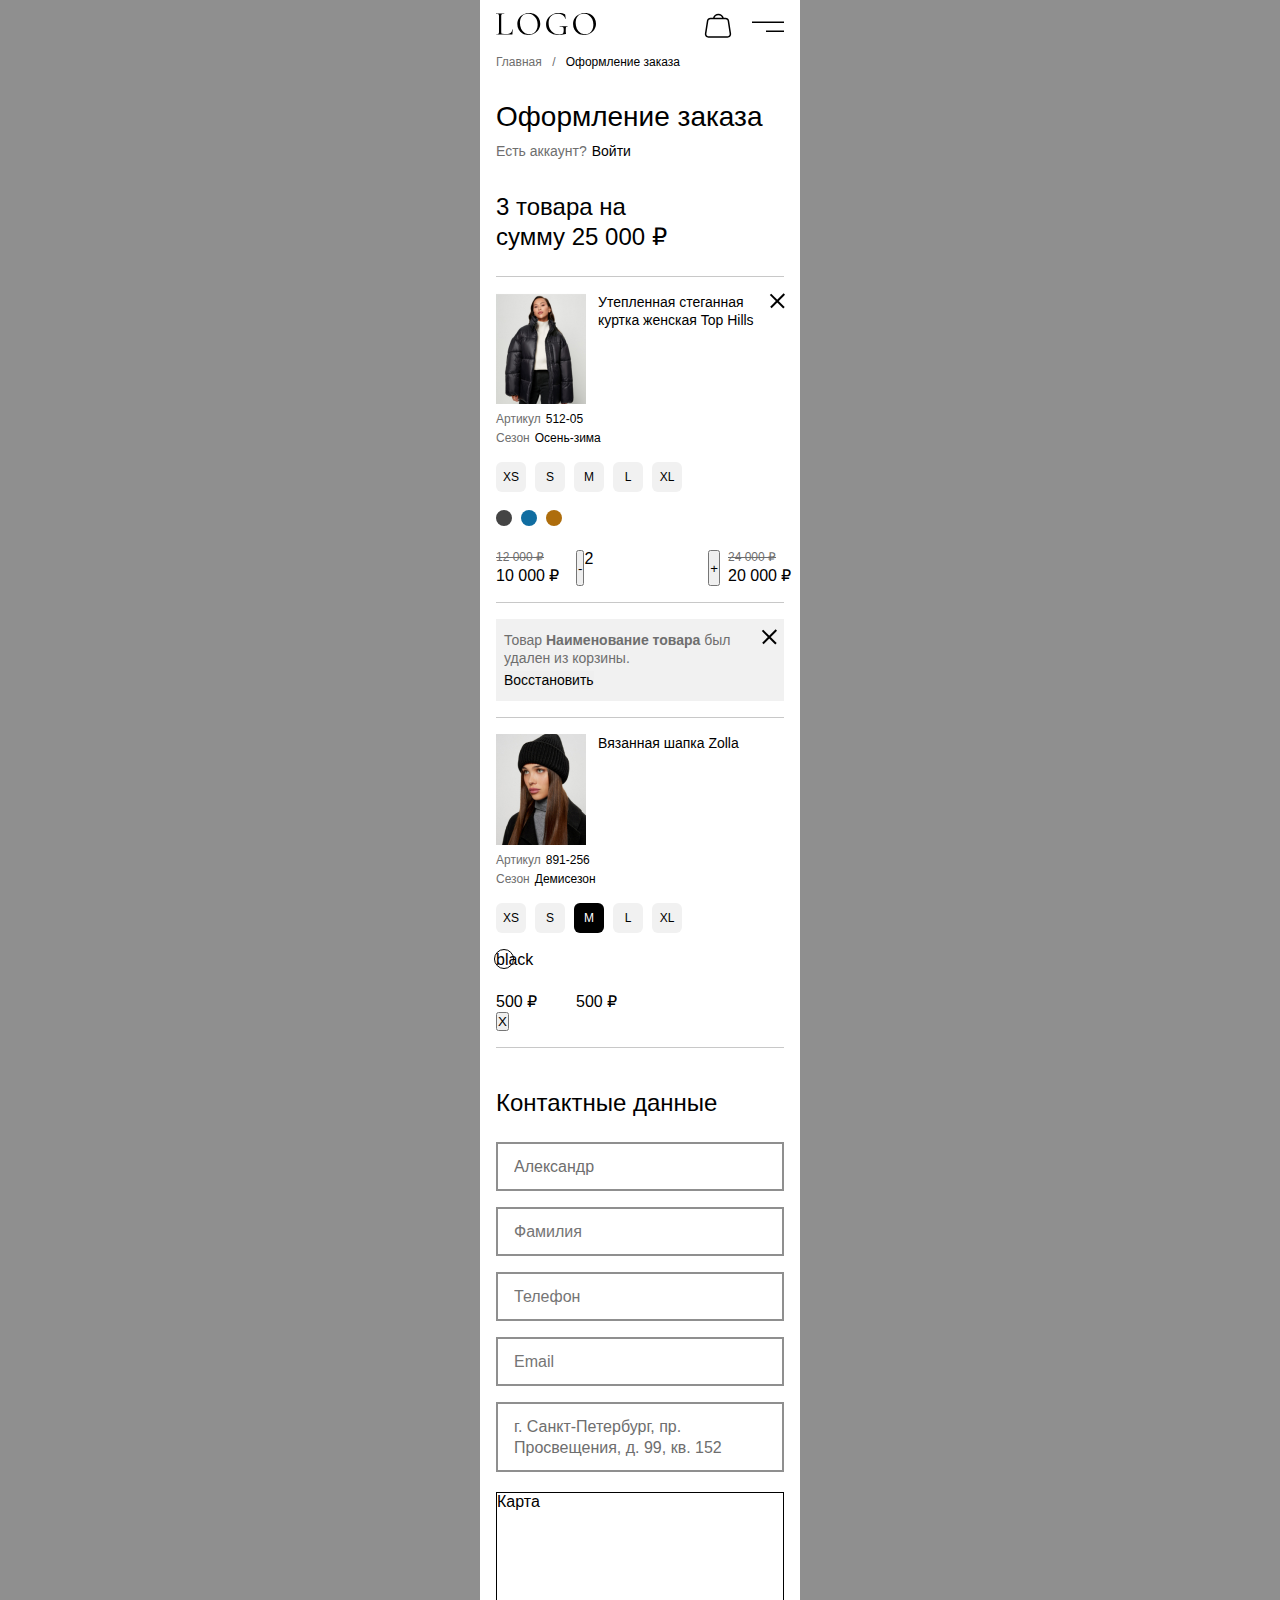
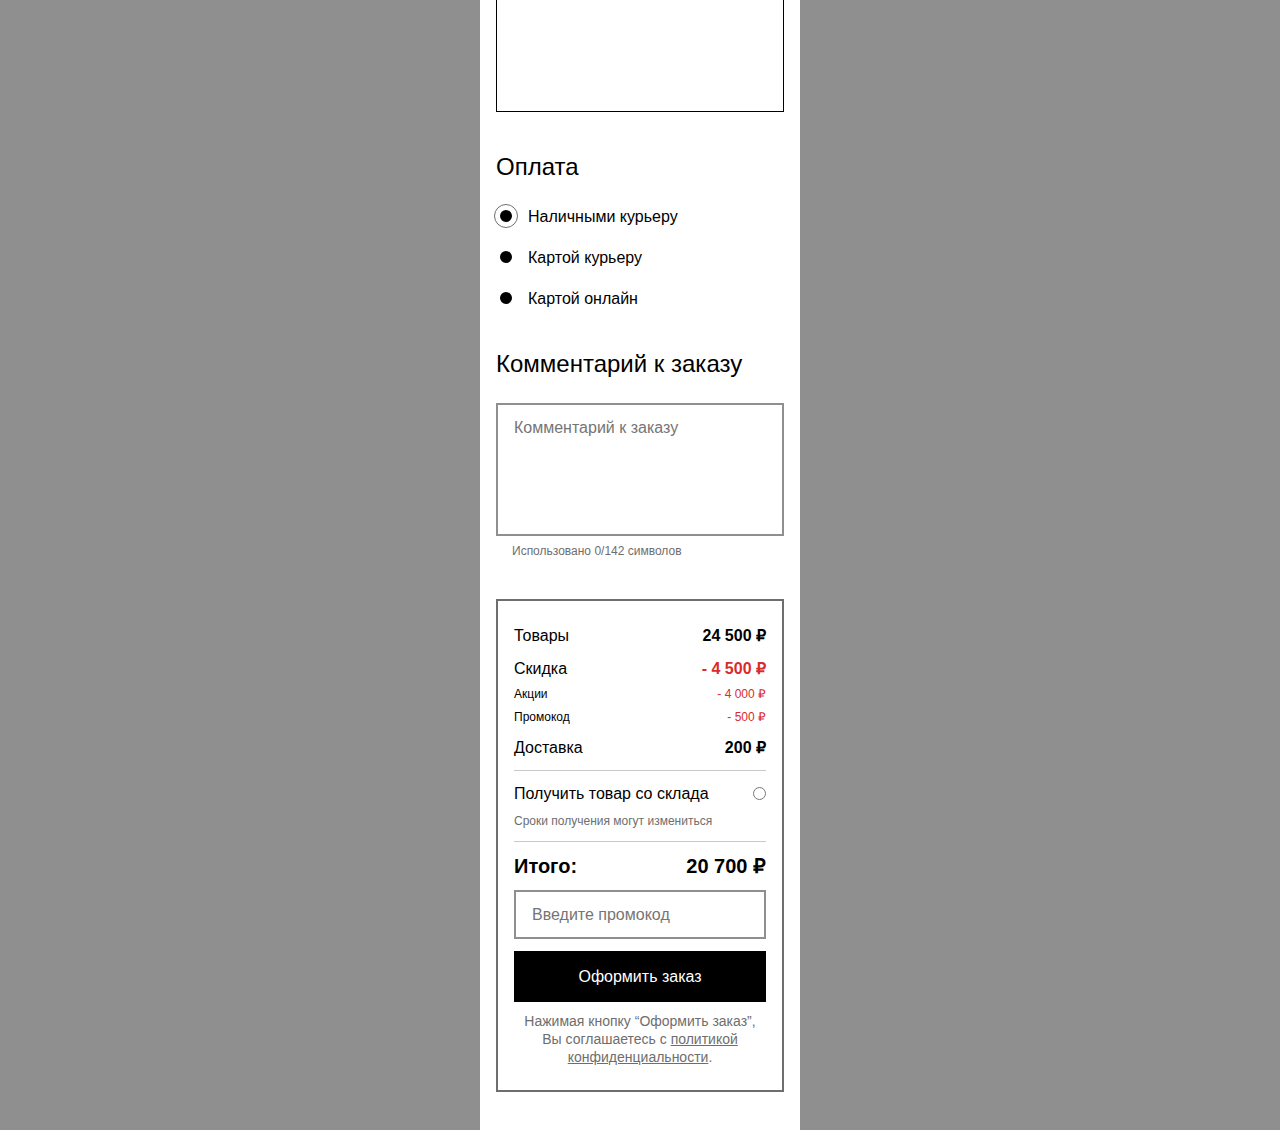
==== commit a263b32c: "мобильная вертска" ====
--- a/index.html
+++ b/index.html
@@ -171,7 +171,7 @@
                         </div>
                     </div>
 
-                    <!-- <div class="goods__item item">
+                    <div class="goods__item item">
                         <div class="item__main-info">
                             <img class="item__img" src="./img/hat.jpg" alt="Вязанная шапка Zolla" width="90" height="111">
                             <h3 class="item__title">Вязанная шапка Zolla</h3>
@@ -234,7 +234,7 @@
                             </div>
                         </div>
                         <button class="item__button delete-button">X</button>
-                    </div> -->
+                    </div>
 
                 </div>
 
@@ -260,7 +260,8 @@
                         <div class="contacts__container">
                             <span class="contacts__name contacts__name--addres hidden">Адрес доставки</span>
                             <textarea class="contacts__field contacts__field--address" placeholder="Адрес доставки" name="address" rows="2" required>г. Санкт-Петербург, пр. Просвещения, д. 99, кв. 152</textarea>
-                            <div class="contacts__address-map">Тут будет карта</div>
+                            <div class="contacts__address-map">Карта
+                            </div>
                         </div>
                     </fieldset>
                 </div>
@@ -287,46 +288,57 @@
 
                 <div class="comments">
                     <h2 class="comments__title">Комментарий к заказу</h2>
-                    <textarea class="comments__field" name="comments" placeholder="Комментарий к заказу" rows="5"></textarea>
-                    <span class="comments__counting">Тут будет счетчик</span>
+                    <textarea class="comments__field" name="comments" maxlength="142" placeholder="Комментарий к заказу" rows="5"></textarea>
+                    <p class="comments__counting">Использовано 0/142 символов</p>
                 </div>
 
                 <div class="total">
                     <div class="total-container">
-                        <div class="total__price">
+                        <div class="total__price total-row">
                             <p class="total__price-text">Товары</p>
                             <p class="total__price-count">24 500 ₽</p>
                         </div>
-                        <div class="total__discount">
+
+                        <div class="total__discount total-row">
                             <p class="total__discount-text">Скидка</p>
                             <p class="total__discont-count">- 4 500 ₽</p>
                         </div>
-                        <div class="total__sale">
+
+                        <div class="total__sale total-row">
                             <p class="total__sale-text">Акции</p>
                             <p class="total__sale-count">- 4 000 ₽</p>
                         </div>
-                        <div class="total__promo">
+
+                        <div class="total__promo total-row">
                             <p class="total__promo-text">Промокод</p>
                             <p class="total__promo-count">- 500 ₽</p>
                         </div>
-                        <div class="total__delivery">
+
+                        <div class="total__delivery total-row">
                             <p class="total__delivery-text">Доставка</p>
                             <p class="total__delivery-count">200 ₽</p>
                         </div>
+                    </div>
+
                         <div class="total__delivery-terms">
-                            <p class="total__delivery-terms-text">Получить товар со склада</p>
-                            <input class="total__delivery-terms-choise" type="radio" name="delivery" value="warehouse">
+                            <div class="total__delivery-switch total-row">
+                                <p class="total__delivery-terms-text">Получить товар со склада</p>
+                                <input class="total__delivery-terms-choise" type="radio" name="delivery" value="warehouse">
+                            </div>
                             <p class="total__delivery-terms-disclamer">Сроки получения могут измениться</p>
                         </div>
+
                         <div class="total__endprice">
-                            <p class="total__endprice-text">Итого:</p>
-                            <p class="total__endprice-count">20 700 ₽</p>
+                            <div class="total-row">
+                                <p class="total__endprice-text">Итого:</p>
+                                <p class="total__endprice-count">20 700 ₽</p>
+                            </div>
                             <input class="total__endprice-promo" type="text" name="promo-code" placeholder="Введите промокод">
                         </div>
                     
-                    </div>
+
                     <button class="button form__button">Оформить заказ</button>
-                    <span class="form__disclaimer">Нажимая кнопку “Оформить заказ”, Вы соглашаетесь с <a class="link" href="#">политикой конфиденциальности</a>.</span>
+                    <p class="form__disclaimer">Нажимая кнопку “Оформить заказ”, Вы соглашаетесь с <a class="form__link" href="#">политикой конфиденциальности</a>.</p>
                 </div>
             </form>
         </section>
--- a/source/css/style.css
+++ b/source/css/style.css
@@ -549,4 +549,290 @@
   top: -11px;
   left: 16px;
   padding: 4px;
+}
+
+.contacts__address-map {
+  width: 288px;
+  height: 220px;
+  border: 1px solid black;
+}
+
+.payment {
+  margin-bottom: 40px;
+}
+
+.payment__title {
+  margin-bottom: 24px;
+}
+
+.payment-type__item {
+  position: relative;
+}
+
+.payment-type__item:not(:last-child) {
+  margin-bottom: 20px;
+}
+
+.payment-type__label {
+  margin-left: 32px;
+  font-weight: 400;
+  font-size: 16px;
+  line-height: 21px;
+  color: #000000;
+}
+
+.payment-type__label::before {
+  content: "";
+  position: absolute;
+  width: 12px;
+  height: 12px;
+  border-radius: 50%;
+  background-color: black;
+  top: 4px;
+  left: 4px;
+}
+
+.payment-type__choise {
+  position: absolute;
+  z-index: -1;
+  opacity: 0;
+}
+
+.payment-type__choise:checked + .payment-type__label::after {
+  position: absolute;
+  content: "";
+  width: 22px;
+  height: 22px;
+  border: 1px solid #6e6e6e;
+  border-radius: 50%;
+  background-color: transparent;
+  top: -2px;
+  left: -2px;
+}
+
+.comments {
+  margin-bottom: 40px;
+}
+
+.comments__title {
+  margin-bottom: 24px;
+}
+
+.comments__field {
+  font-family: Helvetica, sans-serif;
+  font-style: normal;
+  width: 100%;
+  padding: 12px 16px;
+  margin-bottom: 4px;
+  border: 2px solid #8F8F8F;
+  font-weight: 400;
+  font-size: 16px;
+  line-height: 21px;
+  color: #6e6e6e;
+  resize: none;
+  overflow: hidden;
+}
+
+.comments__counting {
+  font-weight: 400;
+  font-size: 12px;
+  line-height: 15px;
+  color: #6e6e6e;
+  margin-left: 16px;
+}
+
+.total {
+  border: 2px solid #6e6e6e;
+  padding: 24px 16px;
+}
+
+.total-row {
+  display: -webkit-box;
+  display: -ms-flexbox;
+  display: flex;
+  -webkit-box-pack: justify;
+      -ms-flex-pack: justify;
+          justify-content: space-between;
+}
+
+.total-container {
+  border-bottom: 1px solid #C8C8C8;
+  margin-bottom: 12px;
+}
+
+.total__delivery-terms {
+  border-bottom: 1px solid #C8C8C8;
+}
+
+.total__price {
+  margin-bottom: 12px;
+}
+
+.total__price-text {
+  font-weight: 400;
+  font-size: 16px;
+  line-height: 21px;
+  color: #000000;
+}
+
+.total__price-count {
+  font-weight: 600;
+  font-size: 16px;
+  line-height: 21px;
+  color: #000000;
+}
+
+.total__discount {
+  margin-bottom: 8px;
+}
+
+.total__discount-text {
+  font-weight: 400;
+  font-size: 16px;
+  line-height: 21px;
+  color: #000000;
+}
+
+.total__discont-count {
+  font-weight: 600;
+  font-size: 16px;
+  line-height: 21px;
+  color: #D92C2C;
+}
+
+.total__sale {
+  margin-bottom: 8px;
+}
+
+.total__sale-text {
+  font-weight: 400;
+  font-size: 12px;
+  line-height: 15px;
+  color: #000000;
+}
+
+.total__sale-count {
+  font-weight: 400;
+  font-size: 12px;
+  line-height: 15px;
+  color: #D92C2C;
+}
+
+.total__promo {
+  margin-bottom: 12px;
+}
+
+.total__promo-text {
+  font-weight: 400;
+  font-size: 12px;
+  line-height: 15px;
+  color: #000000;
+}
+
+.total__promo-count {
+  font-weight: 400;
+  font-size: 12px;
+  line-height: 15px;
+  color: #D92C2C;
+}
+
+.total__delivery {
+  margin-bottom: 12px;
+}
+
+.total__delivery-text {
+  font-weight: 400;
+  font-size: 16px;
+  line-height: 21px;
+  color: #000000;
+}
+
+.total__delivery-count {
+  font-weight: 600;
+  font-size: 16px;
+  line-height: 21px;
+  color: #000000;
+}
+
+.total__delivery-terms {
+  margin-bottom: 12px;
+}
+
+.total__delivery-switch {
+  margin-bottom: 10px;
+}
+
+.total__delivery-terms-text {
+  font-weight: 400;
+  font-size: 16px;
+  line-height: 21px;
+  color: #000000;
+}
+
+.total__delivery-terms-disclamer {
+  font-weight: 400;
+  font-size: 12px;
+  line-height: 15px;
+  color: #6e6e6e;
+  margin-bottom: 12px;
+}
+
+.total__endprice {
+  margin-bottom: 12px;
+}
+
+.total__endprice-text {
+  font-weight: 600;
+  font-size: 20px;
+  line-height: 24px;
+  color: #000000;
+  margin-bottom: 12px;
+}
+
+.total__endprice-count {
+  font-weight: 600;
+  font-size: 20px;
+  line-height: 24px;
+  color: #000000;
+}
+
+.total__endprice-promo {
+  width: 100%;
+  padding: 12px 16px;
+  border: 2px solid #8F8F8F;
+  font-weight: 400;
+  font-size: 16px;
+  line-height: 21px;
+  color: #6e6e6e;
+}
+
+.form__button {
+  font-weight: 400;
+  font-size: 16px;
+  line-height: 21px;
+  width: 100%;
+  border: none;
+  color: white;
+  background-color: black;
+  padding: 15px 62px;
+  margin-bottom: 10px;
+  cursor: pointer;
+}
+
+.form__disclaimer {
+  font-weight: 400;
+  font-size: 14px;
+  line-height: 18px;
+  color: #6e6e6e;
+  text-align: center;
+}
+
+.form__link {
+  color: #6e6e6e;
+  text-decoration: underline;
+}
+
+.main-footer {
+  height: 38px;
+  background-color: #ffffff;
 }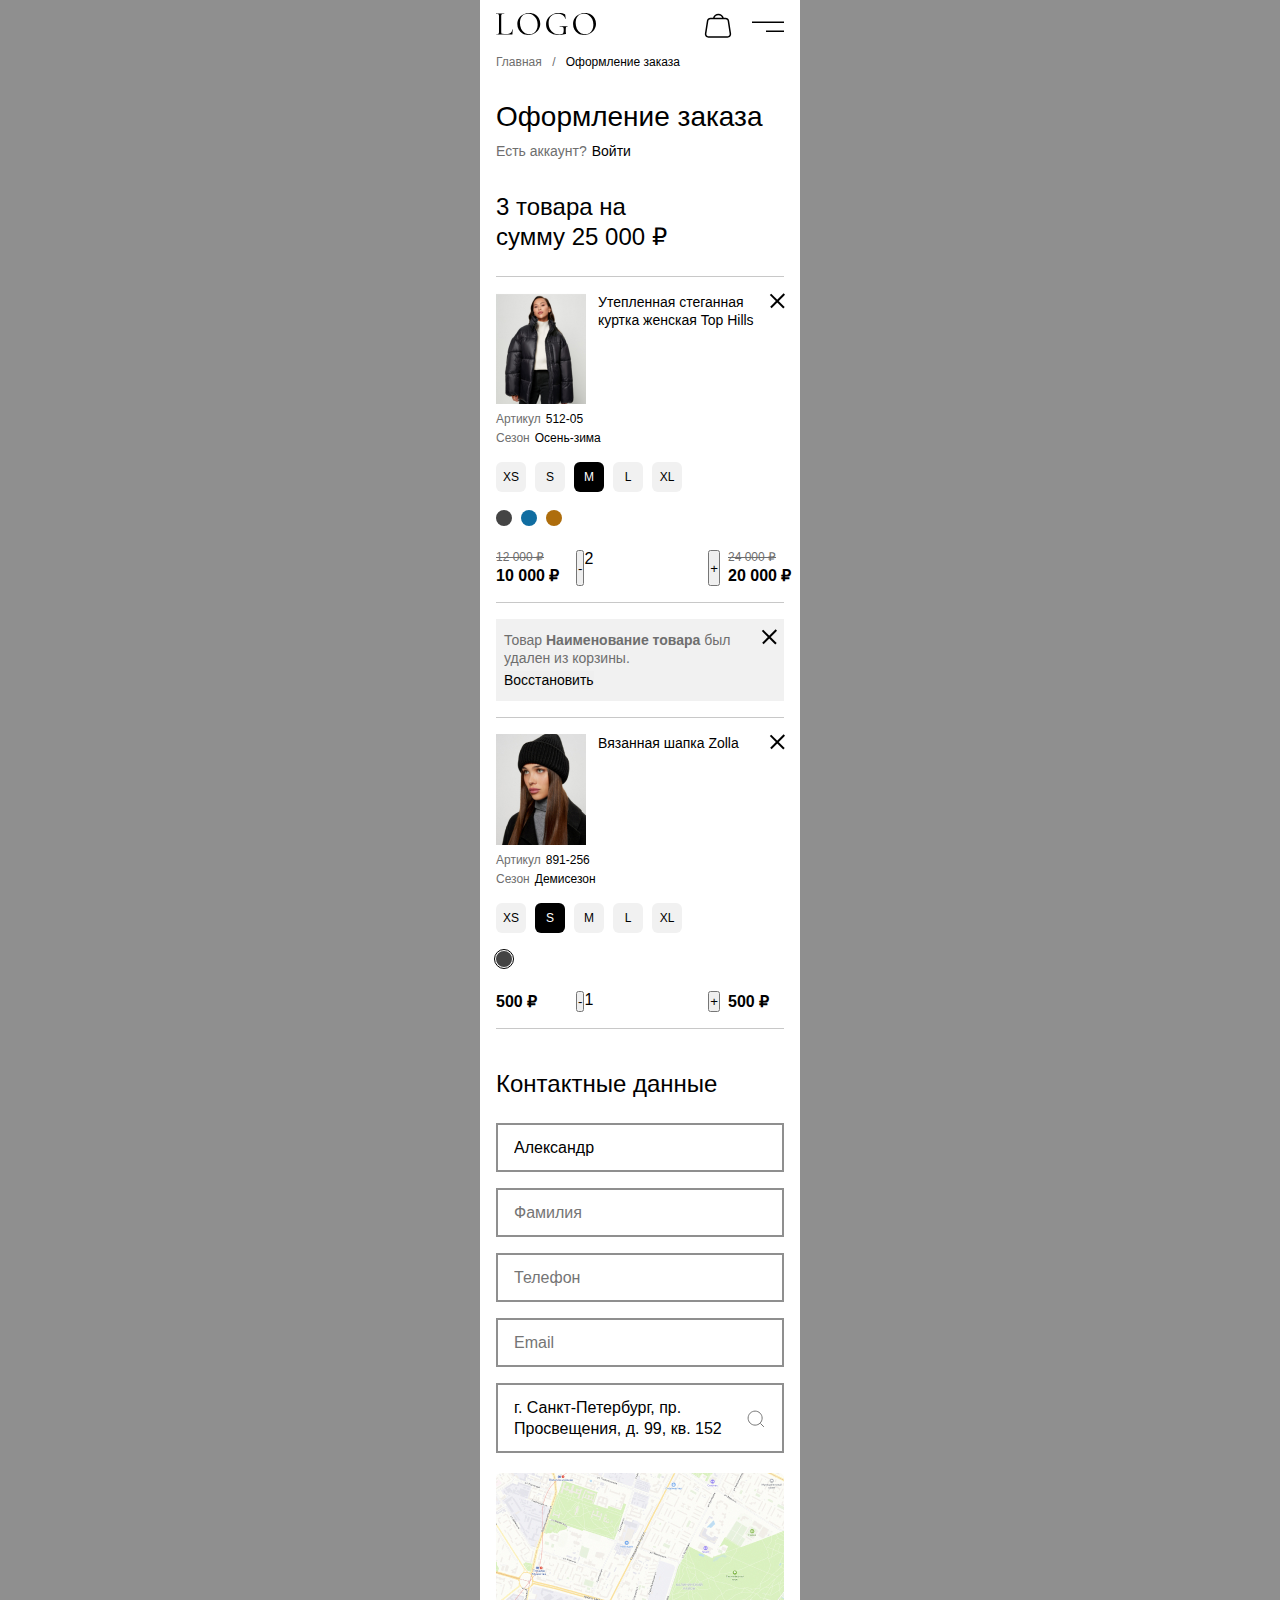
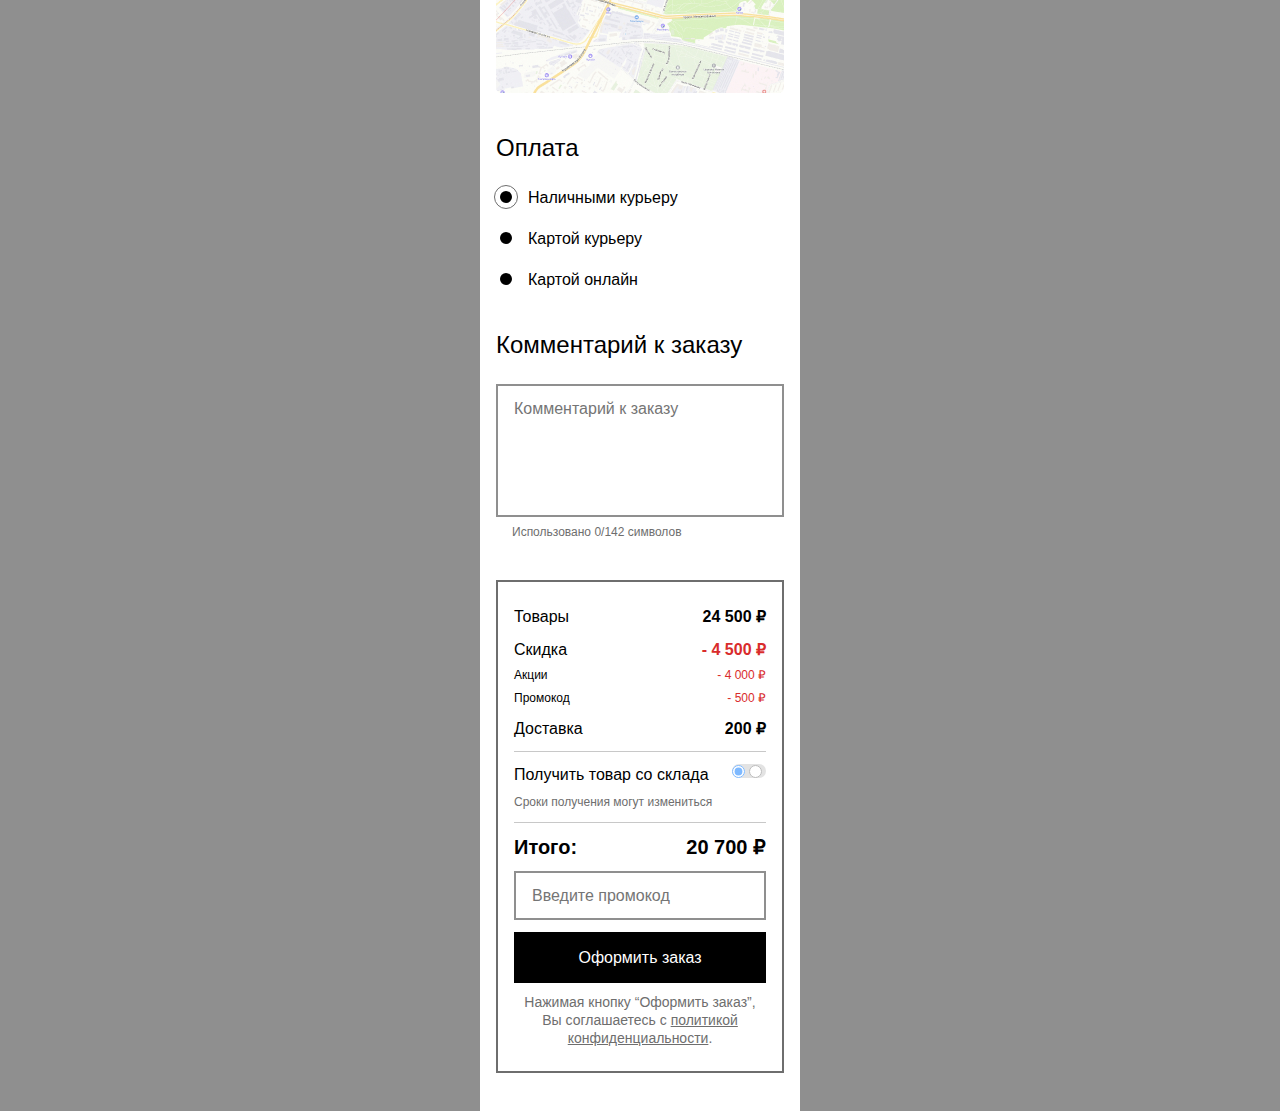
==== commit a3009ba2: "начал JS" ====
--- a/index.html
+++ b/index.html
@@ -1,5 +1,6 @@
 <!DOCTYPE html>
 <html lang="ru">
+
 <head>
     <meta charset="UTF-8">
     <meta http-equiv="X-UA-Compatible" content="IE=edge">
@@ -8,6 +9,7 @@
     <link rel="icon" href="favicon.ico">
     <title>LOGO / Оформление заказа</title>
 </head>
+
 <body class="page-body">
     <header class="main-header">
 
@@ -68,7 +70,7 @@
                 <li class="breadcrumb__item">
                     <a class="breadcrumb__link breadcrumb__link--current">Оформление заказа</a>
                 </li>
-              </ul>
+            </ul>
         </section>
         <section class="order-form">
             <h1 class="order-form__title">Оформление заказа</h1>
@@ -79,163 +81,177 @@
             <form class="form" action="" method="post">
                 <div class="goods">
                     <h2 class="goods__title">3 товара на сумму 25 000 ₽</h2>
-
-                    <div class="goods__item item">
-                        <div class="item__main-info">
-                            <img class="item__img" src="./img/jacket@2x.jpg" alt="Утепленная стеганная куртка женская Top Hills" width="90" height="111">
-                            <h3 class="item__title">Утепленная стеганная куртка женская Top Hills</h3>
-                        </div>
-                        <div class="item__information information">
-                            <div class="information__item">
-                                <p class="information__item-name">Артикул</p>
-                                <p class="information__item-info">512-05</p>
-                            </div>
-                            <div class="information__item">
-                                <p class="information__item-name">Сезон</p>
-                                <p class="information__item-info">Осень-зима</p>
-                            </div>
-                        </div>
-                        <div class="item__form settings">
-                            <fieldset>
-                                <ul class="settings__list size-list">
-                                    <li class="size-list__item">
-                                        <input class="size-list__choise" type="radio" name="size" id="xs" value="xs">
-                                        <label class="size-list__label" for="xs">XS</label>
-                                    </li>
-                                    <li class="size-list__item">
-                                        <input class="size-list__choise" type="radio" name="size" id="s" value="s">
-                                        <label class="size-list__label" for="s">S</label>
-                                    </li>
-                                    <li class="size-list__item">
-                                        <input class="size-list__choise" type="radio" name="size" id="m" value="m" checked>
-                                        <label class="size-list__label" for="m">M</label>
-                                    </li>
-                                    <li class="size-list__item">
-                                        <input class="size-list__choise" type="radio" name="size" id="l" value="l">
-                                        <label class="size-list__label" for="l">L</label>
-                                    </li>
-                                    <li class="size-list__item">
-                                        <input class="size-list__choise" type="radio" name="size" id="xl" value="xl">
-                                        <label class="size-list__label" for="xl">XL</label>
-                                    </li>
-                                </ul>
-                            </fieldset>
-
-                            <fieldset>
-                                <ul class="settings__list color-list">
-                                    <li class="color-list__item">
-                                        <input class="color-list__choise" type="radio" name="color" id="black" value="black" checked>
-                                        <label class="color-list__label color-list__label--black" for="black">
-                                            <span class="visually-hidden">black</span>
-                                        </label>
-                                    </li>
-                                    <li class="color-list__item">
-                                        <input class="color-list__choise" type="radio" name="color" id="blue" value="blue">
-                                        <label class="color-list__label color-list__label--blue" for="blue">
-                                            <span class="visually-hidden">blue</span>
-                                        </label>
-                                    </li>
-                                    <li class="color-list__item">
-                                        <input class="color-list__choise" type="radio" name="color" id="brown" value="brown">
-                                        <label class="color-list__label color-list__label--brown" for="brown">
-                                            <span class="visually-hidden">brown</span>
-                                        </label>
-                                    </li>
-                                </ul>
-                            </fieldset>
-                        </div>
-
-                        <div class="item__count count">
-                            <div class="count__price price">
-                                <p class="price__before">12 000 ₽</p>
-                                <p class="price__after">10 000 ₽</p>
-                            </div>
-                            <div class="count__amount amount">
-                                <button type="button">-</button>
-                                <output class="amount__field">2</output>
-                                <button type="button">+</button>
-                            </div>
-                            <div class="count__total price">
-                                <p class="price__before">24 000 ₽</p>
-                                <p class="price__after">20 000 ₽</p>
-                            </div>
-                        </div>
-                        <button type="button" class="item__delete-button"></button>
-                    </div>
-
-                    <div class="goods__item item-deleted">
-                        <div class="item-deleted__container">
-                            <p class="item-deleted__text">Товар <span class="item-deleted__name">Наименование товара</span> был удален из корзины.</p>
-                            <button type="button" class="item-deleted__delete-button"></button>
-                            <button type="button" class="item-deleted__recover-button">Восстановить</button>
-                        </div>
-                    </div>
-
-                    <div class="goods__item item">
-                        <div class="item__main-info">
-                            <img class="item__img" src="./img/hat.jpg" alt="Вязанная шапка Zolla" width="90" height="111">
-                            <h3 class="item__title">Вязанная шапка Zolla</h3>
-                        </div>
-                        <div class="item__information information">
-                            <div class="information__item">
-                                <p class="information__item-name">Артикул</p>
-                                <p class="information__item-info">891-256</p>
-                            </div>
-                            <div class="information__item">
-                                <p class="information__item-name">Сезон</p>
-                                <p class="information__item-info">Демисезон</p>
-                            </div>
-                        </div>
-                        <div class="item__form settings">
-                            <fieldset>
-                                <ul class="settings__list size-list">
-                                    <li class="size-list__item">
-                                        <input class="size-list__choise" type="radio" name="size" id="xs" value="xs">
-                                        <label class="size-list__label" for="xs">XS</label>
-                                    </li>
-                                    <li class="size-list__item">
-                                        <input class="size-list__choise" type="radio" name="size" id="s" value="s">
-                                        <label class="size-list__label" for="s">S</label>
-                                    </li>
-                                    <li class="size-list__item">
-                                        <input class="size-list__choise" type="radio" name="size" id="m" value="m" checked>
-                                        <label class="size-list__label" for="m">M</label>
-                                    </li>
-                                    <li class="size-list__item">
-                                        <input class="size-list__choise" type="radio" name="size" id="l" value="l">
-                                        <label class="size-list__label" for="l">L</label>
-                                    </li>
-                                    <li class="size-list__item">
-                                        <input class="size-list__choise" type="radio" name="size" id="xl" value="xl">
-                                        <label class="size-list__label" for="xl">XL</label>
-                                    </li>
-                                </ul>
-                            </fieldset>
-                            <fieldset>
+                    <ul class="goods__list">
+
+                        <li class="goods__item item">
+                            <div class="item__main-info">
+                                <img class="item__img" src="./img/jacket@2x.jpg"
+                                    alt="Утепленная стеганная куртка женская Top Hills" width="90" height="111">
+                                <h3 class="item__title">Утепленная стеганная куртка женская Top Hills</h3>
+                            </div>
+                            <div class="item__information information">
+                                <div class="information__item">
+                                    <p class="information__item-name">Артикул</p>
+                                    <p class="information__item-info">512-05</p>
+                                </div>
+                                <div class="information__item">
+                                    <p class="information__item-name">Сезон</p>
+                                    <p class="information__item-info">Осень-зима</p>
+                                </div>
+                            </div>
+                            <div class="item__form settings">
+                                <fieldset>
+                                    <ul class="settings__list size-list">
+                                        <li class="size-list__item">
+                                            <input class="size-list__choise" type="radio" name="size1" id="xs" value="xs">
+                                            <label class="size-list__label" for="xs">XS</label>
+                                        </li>
+                                        <li class="size-list__item">
+                                            <input class="size-list__choise" type="radio" name="size1" id="s" value="s">
+                                            <label class="size-list__label" for="s">S</label>
+                                        </li>
+                                        <li class="size-list__item">
+                                            <input class="size-list__choise" type="radio" name="size1" id="m" value="m" checked>
+                                            <label class="size-list__label" for="m">M</label>
+                                        </li>
+                                        <li class="size-list__item">
+                                            <input class="size-list__choise" type="radio" name="size1" id="l" value="l">
+                                            <label class="size-list__label" for="l">L</label>
+                                        </li>
+                                        <li class="size-list__item">
+                                            <input class="size-list__choise" type="radio" name="size1" id="xl"
+                                                value="xl">
+                                            <label class="size-list__label" for="xl">XL</label>
+                                        </li>
+                                    </ul>
+                                </fieldset>
+
+                                <fieldset>
                                     <ul class="settings__list color-list">
                                         <li class="color-list__item">
-                                            <input class="color-list__choise" type="radio" name="color" id="black" value="black" checked>
-                                            <label class="color-list__label" for="black">black</label>
+                                            <input class="color-list__choise" type="radio" name="color1" id="black"
+                                                value="black" checked>
+                                            <label class="color-list__label color-list__label--black" for="black">
+                                                <span class="visually-hidden">black</span>
+                                            </label>
+                                        </li>
+                                        <li class="color-list__item">
+                                            <input class="color-list__choise" type="radio" name="color1" id="blue"
+                                                value="blue">
+                                            <label class="color-list__label color-list__label--blue" for="blue">
+                                                <span class="visually-hidden">blue</span>
+                                            </label>
+                                        </li>
+                                        <li class="color-list__item">
+                                            <input class="color-list__choise" type="radio" name="color1" id="brown"
+                                                value="brown">
+                                            <label class="color-list__label color-list__label--brown" for="brown">
+                                                <span class="visually-hidden">brown</span>
+                                            </label>
                                         </li>
                                     </ul>
-                            </fieldset>
-                        </div>
-                        <div class="item__count count">
-                            <div class="count__price price">
-                                <p class="price__before"></p>
-                                <p class="price__after">500 ₽</p>
-                            </div>
-                            <div class="count__total price">
-                                <p class="price__before"></p>
-                                <p class="price__after">500 ₽</p>
-                            </div>
-                            <div class="count__amount amount">
-                                
-                            </div>
-                        </div>
-                        <button class="item__button delete-button">X</button>
-                    </div>
-
+                                </fieldset>
+                            </div>
+
+                            <div class="item__count count">
+                                <div class="count__price price">
+                                    <p class="price__before">12 000 ₽</p>
+                                    <p class="price__after">10 000 ₽</p>
+                                </div>
+                                <div class="count__amount amount">
+                                    <button type="button">-</button>
+                                    <output class="amount__field">2</output>
+                                    <button type="button">+</button>
+                                </div>
+                                <div class="count__total price">
+                                    <p class="price__before">24 000 ₽</p>
+                                    <p class="price__after">20 000 ₽</p>
+                                </div>
+                            </div>
+                            <button type="button" class="item__delete-button"></button>
+                        </li>
+
+                        <li class="goods__item item-deleted">
+                            <div class="item-deleted__container">
+                                <p class="item-deleted__text">Товар <span class="item-deleted__name">Наименование
+                                        товара</span> был удален из корзины.</p>
+                                <button type="button" class="item-deleted__delete-button"></button>
+                                <button type="button" class="item-deleted__recover-button">Восстановить</button>
+                            </div>
+                        </li>
+
+                        <li class="goods__item item">
+                            <div class="item__main-info">
+                                <img class="item__img" src="./img/hat.jpg" alt="Вязанная шапка Zolla" width="90"
+                                    height="111">
+                                <h3 class="item__title">Вязанная шапка Zolla</h3>
+                            </div>
+                            <div class="item__information information">
+                                <div class="information__item">
+                                    <p class="information__item-name">Артикул</p>
+                                    <p class="information__item-info">891-256</p>
+                                </div>
+                                <div class="information__item">
+                                    <p class="information__item-name">Сезон</p>
+                                    <p class="information__item-info">Демисезон</p>
+                                </div>
+                            </div>
+                            <div class="item__form settings">
+                                <fieldset>
+                                    <ul class="settings__list size-list">
+                                        <li class="size-list__item">
+                                            <input class="size-list__choise" type="radio" name="size2" id="xs" value="xs">
+                                            <label class="size-list__label" for="xs">XS</label>
+                                        </li>
+                                        <li class="size-list__item">
+                                            <input class="size-list__choise" type="radio" name="size2" id="s" value="s" checked>
+                                            <label class="size-list__label" for="s">S</label>
+                                        </li>
+                                        <li class="size-list__item">
+                                            <input class="size-list__choise" type="radio" name="size2" id="m" value="m">
+                                            <label class="size-list__label" for="m">M</label>
+                                        </li>
+                                        <li class="size-list__item">
+                                            <input class="size-list__choise" type="radio" name="size2" id="l" value="l">
+                                            <label class="size-list__label" for="l">L</label>
+                                        </li>
+                                        <li class="size-list__item">
+                                            <input class="size-list__choise" type="radio" name="size2" id="xl"
+                                                value="xl">
+                                            <label class="size-list__label" for="xl">XL</label>
+                                        </li>
+                                    </ul>
+                                </fieldset>
+                                <fieldset>
+                                    <ul class="settings__list color-list">
+                                        <li class="color-list__item">
+                                            <input class="color-list__choise" type="radio" name="color1" id="black"
+                                                value="black" checked>
+                                            <label class="color-list__label color-list__label--black" for="black">
+                                                <span class="visually-hidden">black</span>
+                                            </label>
+                                        </li>
+                                    </ul>
+                                </fieldset>
+                            </div>
+                            <div class="item__count count">
+                                <div class="count__price price">
+                                    <p class="price__before"></p>
+                                    <p class="price__after">500 ₽</p>
+                                </div>
+                                <div class="count__amount amount">
+                                    <button type="button">-</button>
+                                    <output class="amount__field">1</output>
+                                    <button type="button">+</button>
+                                </div>
+                                <div class="count__total price">
+                                    <p class="price__before"></p>
+                                    <p class="price__after">500 ₽</p>
+                                </div>
+                            </div>
+                            <button type="button" class="item__delete-button"></button>
+                        </li>
+                    </ul>
                 </div>
 
                 <div class="contacts">
@@ -243,24 +259,34 @@
                     <fieldset class="contacts__form">
                         <div class="contacts__container">
                             <span class="contacts__name contacts__name--name hidden">Имя</span>
-                            <input class="contacts__field contacts__field--name" type="text" name="name" placeholder="Имя" value="Александр" required>
+                            <input class="contacts__field contacts__field--name" type="text" name="name"
+                                placeholder="Имя" value="Александр" required>
                         </div>
                         <div class="contacts__container">
                             <span class="contacts__name contacts__name--surname hidden">Фамилия</span>
-                            <input class="contacts__field contacts__field--surname" type="text" name="surname" placeholder="Фамилия" required>
+                            <input class="contacts__field contacts__field--surname" type="text" name="surname"
+                                placeholder="Фамилия" required>
                         </div>
                         <div class="contacts__container">
                             <span class="contacts__name contacts__name--tel hidden">Телефон</span>
-                            <input class="contacts__field contacts__field--tel" type="tel" name="tel" pattern="+7[0-9]{3}-[0-9]{3} [0-9]{4}" placeholder="Телефон" required>
+                            <input class="contacts__field contacts__field--tel" type="tel" name="tel"
+                                pattern="+7[0-9]{3}-[0-9]{3} [0-9]{4}" placeholder="Телефон" required>
                         </div>
                         <div class="contacts__container">
                             <span class="contacts__name contacts__name--email hidden">Email</span>
-                            <input class="contacts__field contacts__field--email" type="email" name="email" placeholder="Email" required>
+                            <input class="contacts__field contacts__field--email" type="email" name="email"
+                                placeholder="Email" required>
                         </div>
                         <div class="contacts__container">
                             <span class="contacts__name contacts__name--addres hidden">Адрес доставки</span>
-                            <textarea class="contacts__field contacts__field--address" placeholder="Адрес доставки" name="address" rows="2" required>г. Санкт-Петербург, пр. Просвещения, д. 99, кв. 152</textarea>
-                            <div class="contacts__address-map">Карта
+                            <textarea class="contacts__field contacts__field--address" placeholder="Адрес доставки"
+                                name="address" rows="2"
+                                required>г. Санкт-Петербург, пр. Просвещения, д. 99, кв. 152</textarea>
+                            <button class="contacts_address-button" type="button">
+                                <img src="./img/search.svg" width="20" height="20" alt="Поиск">
+                            </button>
+                            <div class="contacts__address-map">
+                                <img src="./img/Map.jpg" width="288" height="220" alt="map">
                             </div>
                         </div>
                     </fieldset>
@@ -271,15 +297,18 @@
                     <fieldset class="payment__form">
                         <ul class="payment__list payment-type">
                             <li class="payment-type__item">
-                                <input class="payment-type__choise" type="radio" name="payment-type" id="cash" value="cash" checked>
+                                <input class="payment-type__choise" type="radio" name="payment-type" id="cash"
+                                    value="cash" checked>
                                 <label class="payment-type__label" for="cash">Наличными курьеру</label>
                             </li>
                             <li class="payment-type__item">
-                                <input class="payment-type__choise" type="radio" name="payment-type" id="card" value="card">
+                                <input class="payment-type__choise" type="radio" name="payment-type" id="card"
+                                    value="card">
                                 <label class="payment-type__label" for="card">Картой курьеру</label>
                             </li>
                             <li class="payment-type__item">
-                                <input class="payment-type__choise" type="radio" name="payment-type" id="online" value="online">
+                                <input class="payment-type__choise" type="radio" name="payment-type" id="online"
+                                    value="online">
                                 <label class="payment-type__label" for="online">Картой онлайн</label>
                             </li>
                         </ul>
@@ -288,8 +317,9 @@
 
                 <div class="comments">
                     <h2 class="comments__title">Комментарий к заказу</h2>
-                    <textarea class="comments__field" name="comments" maxlength="142" placeholder="Комментарий к заказу" rows="5"></textarea>
-                    <p class="comments__counting">Использовано 0/142 символов</p>
+                    <textarea class="comments__field" name="comments" maxlength="142" placeholder="Комментарий к заказу"
+                        rows="5"></textarea>
+                    <p class="comments__counting">Использовано <span class="comments__symbols">0</span>/142 символов</p>
                 </div>
 
                 <div class="total">
@@ -320,25 +350,34 @@
                         </div>
                     </div>
 
-                        <div class="total__delivery-terms">
-                            <div class="total__delivery-switch total-row">
-                                <p class="total__delivery-terms-text">Получить товар со склада</p>
-                                <input class="total__delivery-terms-choise" type="radio" name="delivery" value="warehouse">
-                            </div>
-                            <p class="total__delivery-terms-disclamer">Сроки получения могут измениться</p>
-                        </div>
-
-                        <div class="total__endprice">
-                            <div class="total-row">
-                                <p class="total__endprice-text">Итого:</p>
-                                <p class="total__endprice-count">20 700 ₽</p>
-                            </div>
-                            <input class="total__endprice-promo" type="text" name="promo-code" placeholder="Введите промокод">
-                        </div>
-                    
+                    <div class="total__delivery-terms">
+                        <div class="total__delivery-switch total-row">
+                            <p class="total__delivery-terms-text">Получить товар со склада</p>
+                            <div class="delivery-switch">
+                                <label class="delivey-no__label" for="delivey-no"></label>
+                                <input class="delivery-switch__no" id="delivery-no" type="radio" name="delivery"
+                                    value="no" checked>
+                                <label class="delivey-yes__label" for="delivery-yes"></label>
+                                <input class="delivery-switch__yes" id="delivery-yes" type="radio" name="delivery"
+                                    value="yes">
+                            </div>
+                        </div>
+                        <p class="total__delivery-terms-disclamer">Сроки получения могут измениться</p>
+                    </div>
+
+                    <div class="total__endprice">
+                        <div class="total-row">
+                            <p class="total__endprice-text">Итого:</p>
+                            <p class="total__endprice-count">20 700 ₽</p>
+                        </div>
+                        <input class="total__endprice-promo" type="text" name="promo-code"
+                            placeholder="Введите промокод">
+                    </div>
+
 
                     <button class="button form__button">Оформить заказ</button>
-                    <p class="form__disclaimer">Нажимая кнопку “Оформить заказ”, Вы соглашаетесь с <a class="form__link" href="#">политикой конфиденциальности</a>.</p>
+                    <p class="form__disclaimer">Нажимая кнопку “Оформить заказ”, Вы соглашаетесь с <a class="form__link"
+                            href="#">политикой конфиденциальности</a>.</p>
                 </div>
             </form>
         </section>
@@ -346,4 +385,5 @@
     <footer class="main-footer"></footer>
     <script src="./script/main.js" type="module"></script>
 </body>
+
 </html>--- a/source/css/style.css
+++ b/source/css/style.css
@@ -441,7 +441,7 @@
 }
 
 .price__after {
-  font-weight: 400;
+  font-weight: 600;
   font-size: 16px;
   line-height: 21px;
   color: #000000;
@@ -526,13 +526,24 @@
   font-weight: 400;
   font-size: 16px;
   line-height: 21px;
-  color: #6e6e6e;
+  color: #000000;
 }
 
 .contacts__field--address {
   padding: 12px 42px 12px 16px;
   resize: none;
   overflow: hidden;
+  position: relative;
+}
+
+.contacts_address-button {
+  position: absolute;
+  background-color: transparent;
+  border: none;
+  top: 16px;
+  right: 8px;
+  padding: 10px;
+  cursor: pointer;
 }
 
 .contacts__container {
@@ -554,7 +565,6 @@
 .contacts__address-map {
   width: 288px;
   height: 220px;
-  border: 1px solid black;
 }
 
 .payment {
@@ -819,6 +829,17 @@
   cursor: pointer;
 }
 
+.form__button:hover {
+  background-color: #6E6E6E;
+  -webkit-transition: 0.3sec;
+  transition: 0.3sec;
+}
+
+.form__button:disabled {
+  color: #6E6E6E;
+  background-color: #C8C8C8;
+}
+
 .form__disclaimer {
   font-weight: 400;
   font-size: 14px;
@@ -835,4 +856,14 @@
 .main-footer {
   height: 38px;
   background-color: #ffffff;
+}
+
+.delivery-switch {
+  width: 34px;
+  height: 14px;
+  background-color: #C8C8C8;
+  opacity: 0.5;
+  mix-blend-mode: normal;
+  border-radius: 10px;
+  position: relative;
 }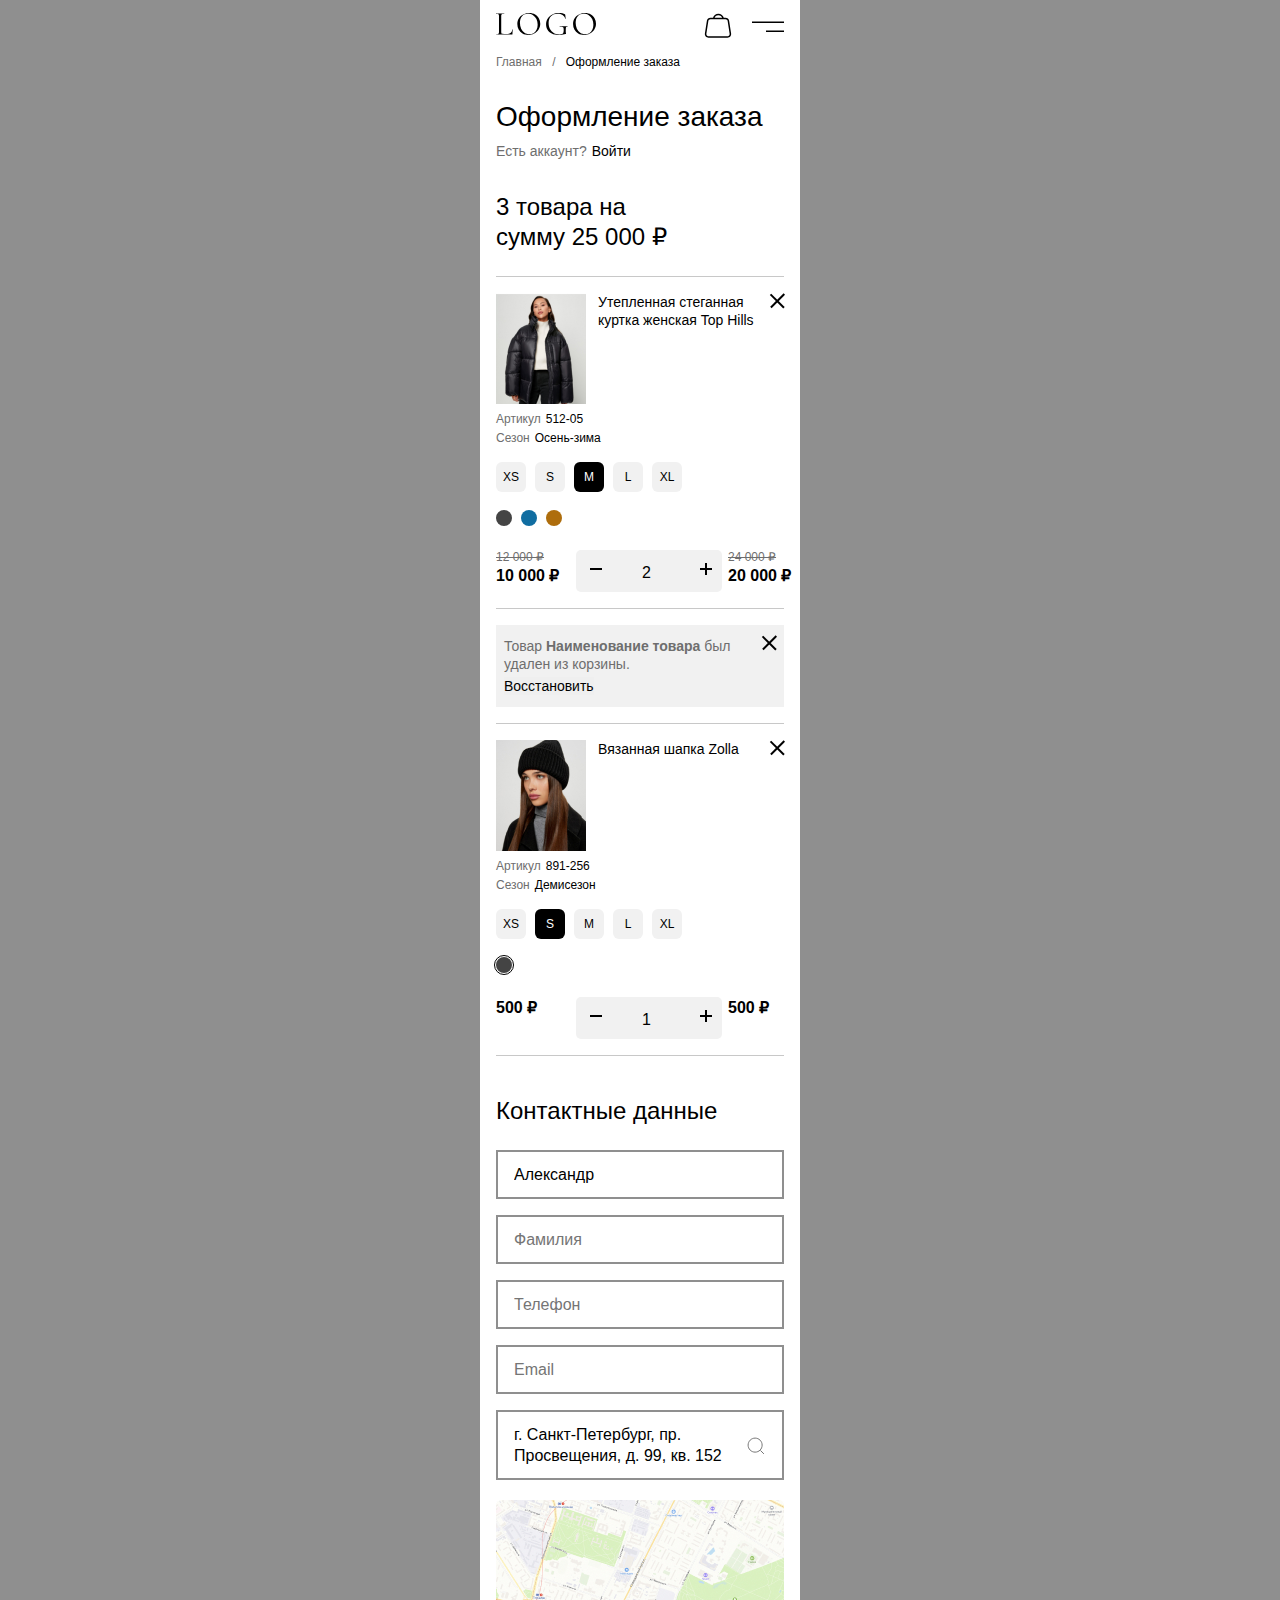
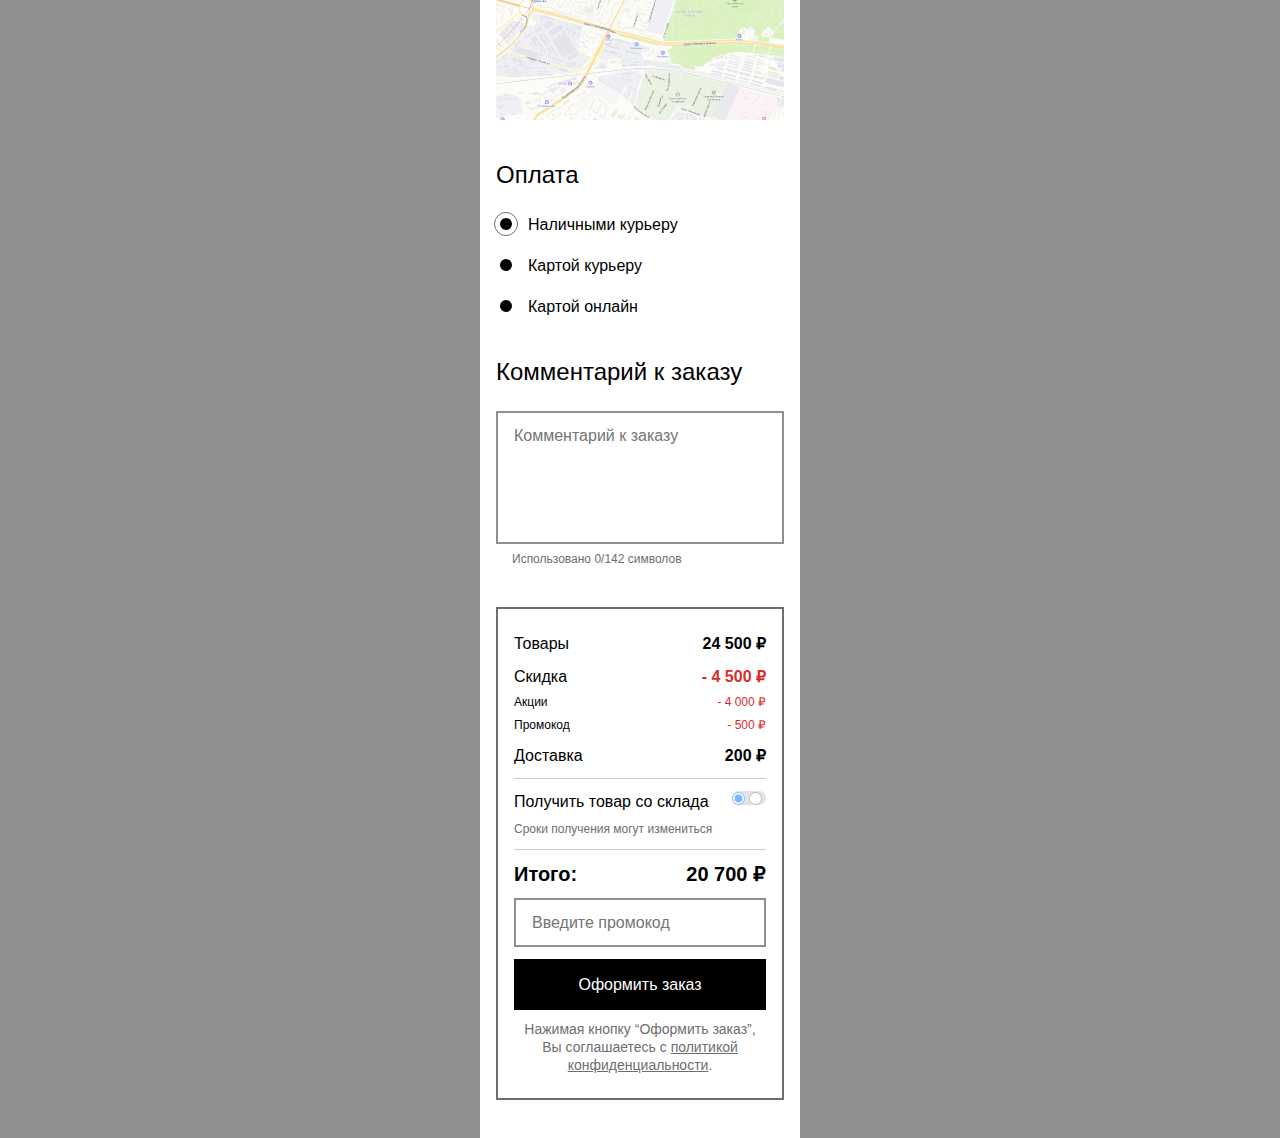
==== commit 47e7f475: "js" ====
--- a/index.html
+++ b/index.html
@@ -155,17 +155,17 @@
 
                             <div class="item__count count">
                                 <div class="count__price price">
-                                    <p class="price__before">12 000 ₽</p>
-                                    <p class="price__after">10 000 ₽</p>
+                                    <p class="price__before" id="price-for-one-before">12 000 ₽</p>
+                                    <p class="price__after" id="price-for-one-after">10 000 ₽</p>
                                 </div>
                                 <div class="count__amount amount">
-                                    <button type="button">-</button>
-                                    <output class="amount__field">2</output>
-                                    <button type="button">+</button>
+                                    <button class="amount__button amount__button--minus" type="button" id="button-minus"></button>
+                                    <output class="amount__field" id="amount-output">2</output>
+                                    <button class="amount__button amount__button--plus" type="button" id="button-plus"></button>
                                 </div>
                                 <div class="count__total price">
-                                    <p class="price__before">24 000 ₽</p>
-                                    <p class="price__after">20 000 ₽</p>
+                                    <p class="price__before" id="price-total-before">24 000 ₽</p>
+                                    <p class="price__after" id="price-total-after">20 000 ₽</p>
                                 </div>
                             </div>
                             <button type="button" class="item__delete-button"></button>
@@ -240,9 +240,9 @@
                                     <p class="price__after">500 ₽</p>
                                 </div>
                                 <div class="count__amount amount">
-                                    <button type="button">-</button>
-                                    <output class="amount__field">1</output>
-                                    <button type="button">+</button>
+                                    <button class="amount__button amount__button--minus" type="button" id="button-minus"></button>
+                                    <output class="amount__field" id="amount-output">1</output>
+                                    <button class="amount__button amount__button--plus" type="button" id="button-plus"></button>
                                 </div>
                                 <div class="count__total price">
                                     <p class="price__before"></p>
--- a/source/css/style.css
+++ b/source/css/style.css
@@ -423,13 +423,80 @@
 }
 
 .amount {
-  display: -webkit-box;
-  display: -ms-flexbox;
-  display: flex;
+  position: relative;
+  width: 146px;
+  height: 42px;
+  background-color: #F1F1F1;
+  border-radius: 5px;
 }
 
 .amount__field {
-  width: 100%;
+  font-weight: 400;
+  font-size: 16px;
+  line-height: 21px;
+  position: absolute;
+  top: 12px;
+  left: 66px;
+}
+
+.amount__button {
+  position: absolute;
+  background-color: transparent;
+  padding: 6px;
+  cursor: pointer;
+  border: none;
+}
+
+#button-minus {
+  top: 14px;
+  left: 14px;
+}
+
+.amount__button--minus::after {
+  position: absolute;
+  content: "";
+  top: 4px;
+  left: 0;
+  width: 12px;
+  height: 2px;
+  background-color: black;
+}
+
+#button-plus {
+  top: 14px;
+  left: 124px;
+}
+
+.amount__button--plus::after {
+  position: absolute;
+  content: "";
+  top: 4px;
+  left: 0;
+  width: 12px;
+  height: 2px;
+  background-color: black;
+  -webkit-transform: rotate(90deg);
+          transform: rotate(90deg);
+}
+
+.amount__button--plus::before {
+  position: absolute;
+  content: "";
+  top: 4px;
+  left: 0;
+  width: 12px;
+  height: 2px;
+  background-color: black;
+}
+
+.amount__button--minus-disabled::after {
+  position: absolute;
+  content: "";
+  top: 4px;
+  left: 0;
+  width: 12px;
+  height: 2px;
+  background-color: #C8C8C8;
 }
 
 .price__before {
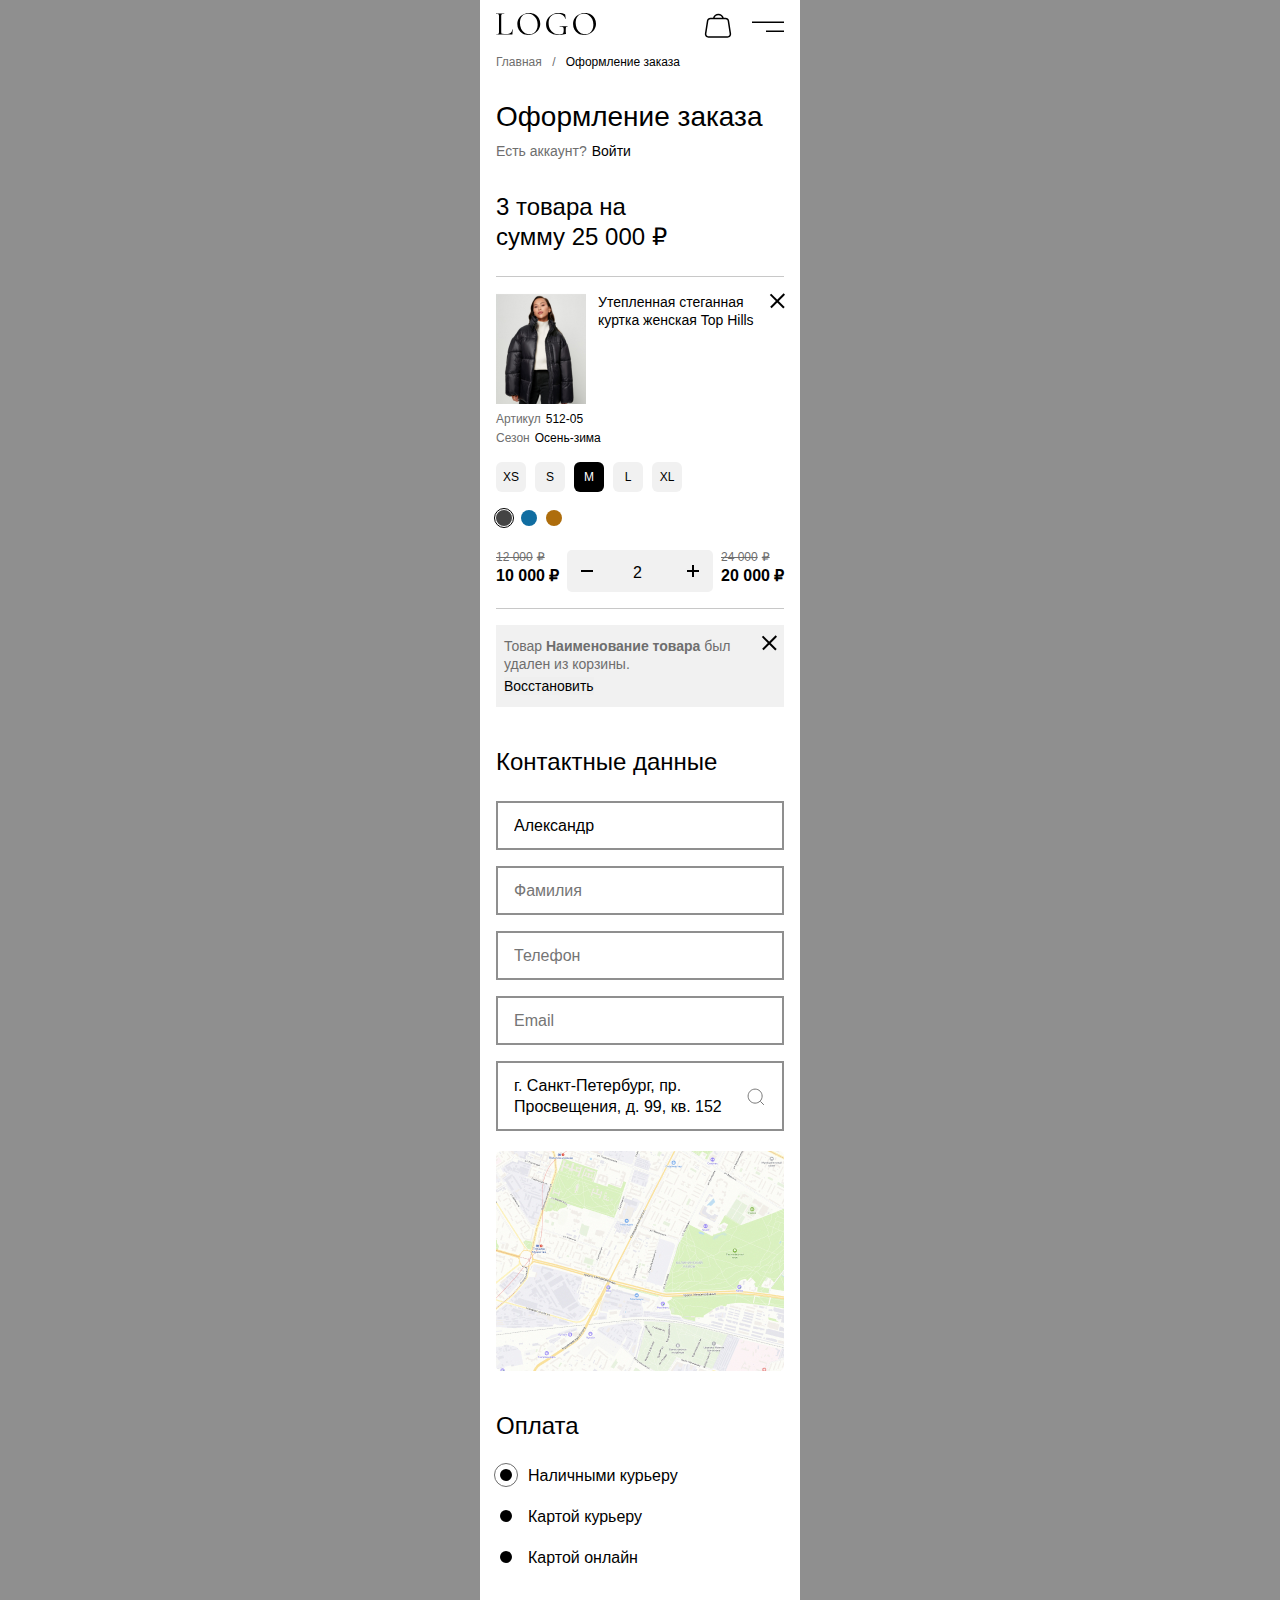
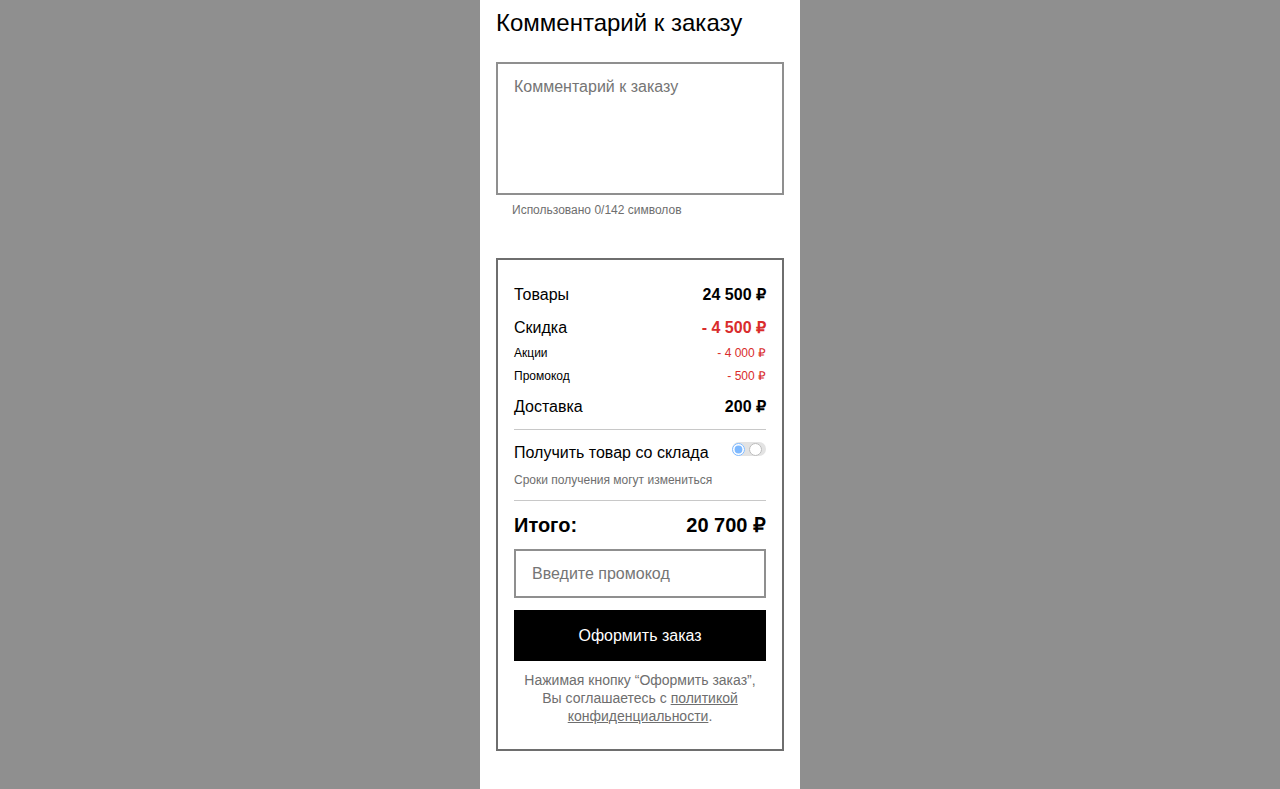
==== commit bf439789: "логика кнопки +\-" ====
--- a/index.html
+++ b/index.html
@@ -103,7 +103,8 @@
                                 <fieldset>
                                     <ul class="settings__list size-list">
                                         <li class="size-list__item">
-                                            <input class="size-list__choise" type="radio" name="size1" id="xs" value="xs">
+                                            <input class="size-list__choise" type="radio" name="size1" id="xs"
+                                                value="xs">
                                             <label class="size-list__label" for="xs">XS</label>
                                         </li>
                                         <li class="size-list__item">
@@ -111,7 +112,8 @@
                                             <label class="size-list__label" for="s">S</label>
                                         </li>
                                         <li class="size-list__item">
-                                            <input class="size-list__choise" type="radio" name="size1" id="m" value="m" checked>
+                                            <input class="size-list__choise" type="radio" name="size1" id="m" value="m"
+                                                checked>
                                             <label class="size-list__label" for="m">M</label>
                                         </li>
                                         <li class="size-list__item">
@@ -155,17 +157,31 @@
 
                             <div class="item__count count">
                                 <div class="count__price price">
-                                    <p class="price__before" id="price-for-one-before">12 000 ₽</p>
-                                    <p class="price__after" id="price-for-one-after">10 000 ₽</p>
+                                    <div class="price-row">
+                                        <p class="price__before" id="price-for-one-before">12 000</p>
+                                        <span class="price__currency-before">₽</span>
+                                    </div>
+                                    <div class="price-row">
+                                        <p class="price__after" id="price-for-one-after">10 000</p>
+                                        <span class="price__currency-after">₽</span>
+                                    </div>
                                 </div>
                                 <div class="count__amount amount">
-                                    <button class="amount__button amount__button--minus" type="button" id="button-minus"></button>
+                                    <button class="amount__button amount__button--minus" type="button"
+                                        id="button-minus"></button>
                                     <output class="amount__field" id="amount-output">2</output>
-                                    <button class="amount__button amount__button--plus" type="button" id="button-plus"></button>
+                                    <button class="amount__button amount__button--plus" type="button"
+                                        id="button-plus"></button>
                                 </div>
                                 <div class="count__total price">
-                                    <p class="price__before" id="price-total-before">24 000 ₽</p>
-                                    <p class="price__after" id="price-total-after">20 000 ₽</p>
+                                    <div class="price-row">
+                                        <p class="price__before" id="price-total-before">24 000</p>
+                                        <span class="price__currency-before">₽</span>
+                                    </div>
+                                    <div class="price-row">
+                                        <p class="price__after" id="price-total-after">20 000</p>
+                                        <span class="price__currency-after">₽</span>
+                                    </div>
                                 </div>
                             </div>
                             <button type="button" class="item__delete-button"></button>
@@ -180,7 +196,7 @@
                             </div>
                         </li>
 
-                        <li class="goods__item item">
+                        <!-- <li class="goods__item item">
                             <div class="item__main-info">
                                 <img class="item__img" src="./img/hat.jpg" alt="Вязанная шапка Zolla" width="90"
                                     height="111">
@@ -200,11 +216,13 @@
                                 <fieldset>
                                     <ul class="settings__list size-list">
                                         <li class="size-list__item">
-                                            <input class="size-list__choise" type="radio" name="size2" id="xs" value="xs">
+                                            <input class="size-list__choise" type="radio" name="size2" id="xs"
+                                                value="xs">
                                             <label class="size-list__label" for="xs">XS</label>
                                         </li>
                                         <li class="size-list__item">
-                                            <input class="size-list__choise" type="radio" name="size2" id="s" value="s" checked>
+                                            <input class="size-list__choise" type="radio" name="size2" id="s" value="s"
+                                                checked>
                                             <label class="size-list__label" for="s">S</label>
                                         </li>
                                         <li class="size-list__item">
@@ -240,9 +258,11 @@
                                     <p class="price__after">500 ₽</p>
                                 </div>
                                 <div class="count__amount amount">
-                                    <button class="amount__button amount__button--minus" type="button" id="button-minus"></button>
+                                    <button class="amount__button amount__button--minus" type="button"
+                                        id="button-minus"></button>
                                     <output class="amount__field" id="amount-output">1</output>
-                                    <button class="amount__button amount__button--plus" type="button" id="button-plus"></button>
+                                    <button class="amount__button amount__button--plus" type="button"
+                                        id="button-plus"></button>
                                 </div>
                                 <div class="count__total price">
                                     <p class="price__before"></p>
@@ -250,7 +270,7 @@
                                 </div>
                             </div>
                             <button type="button" class="item__delete-button"></button>
-                        </li>
+                        </li> -->
                     </ul>
                 </div>
 
--- a/source/css/style.css
+++ b/source/css/style.css
@@ -409,8 +409,8 @@
 .count {
   display: -ms-grid;
   display: grid;
-  -ms-grid-columns: 25% 8px 50% 8px 25%;
-  grid-template-columns: 25% 50% 25%;
+  -ms-grid-columns: 63px 8px 146px 8px 63px;
+  grid-template-columns: 63px 146px 63px;
   -webkit-column-gap: 8px;
      -moz-column-gap: 8px;
           column-gap: 8px;
@@ -448,7 +448,7 @@
 }
 
 #button-minus {
-  top: 14px;
+  top: 16px;
   left: 14px;
 }
 
@@ -463,8 +463,8 @@
 }
 
 #button-plus {
-  top: 14px;
-  left: 124px;
+  top: 16px;
+  left: 120px;
 }
 
 .amount__button--plus::after {
@@ -499,7 +499,11 @@
   background-color: #C8C8C8;
 }
 
-.price__before {
+.price {
+  min-width: 64px;
+}
+
+.price__before, .price__currency-before {
   font-weight: 400;
   font-size: 12px;
   line-height: 15px;
@@ -507,11 +511,25 @@
   color: #6e6e6e;
 }
 
-.price__after {
+.price__after, .price__currency-after {
+  display: block;
   font-weight: 600;
   font-size: 16px;
   line-height: 21px;
   color: #000000;
+}
+
+.price-row {
+  display: -webkit-box;
+  display: -ms-flexbox;
+  display: flex;
+  -webkit-box-align: center;
+      -ms-flex-align: center;
+          align-items: center;
+}
+
+.price__after, .price__before {
+  margin-right: 4px;
 }
 
 .item-deleted {
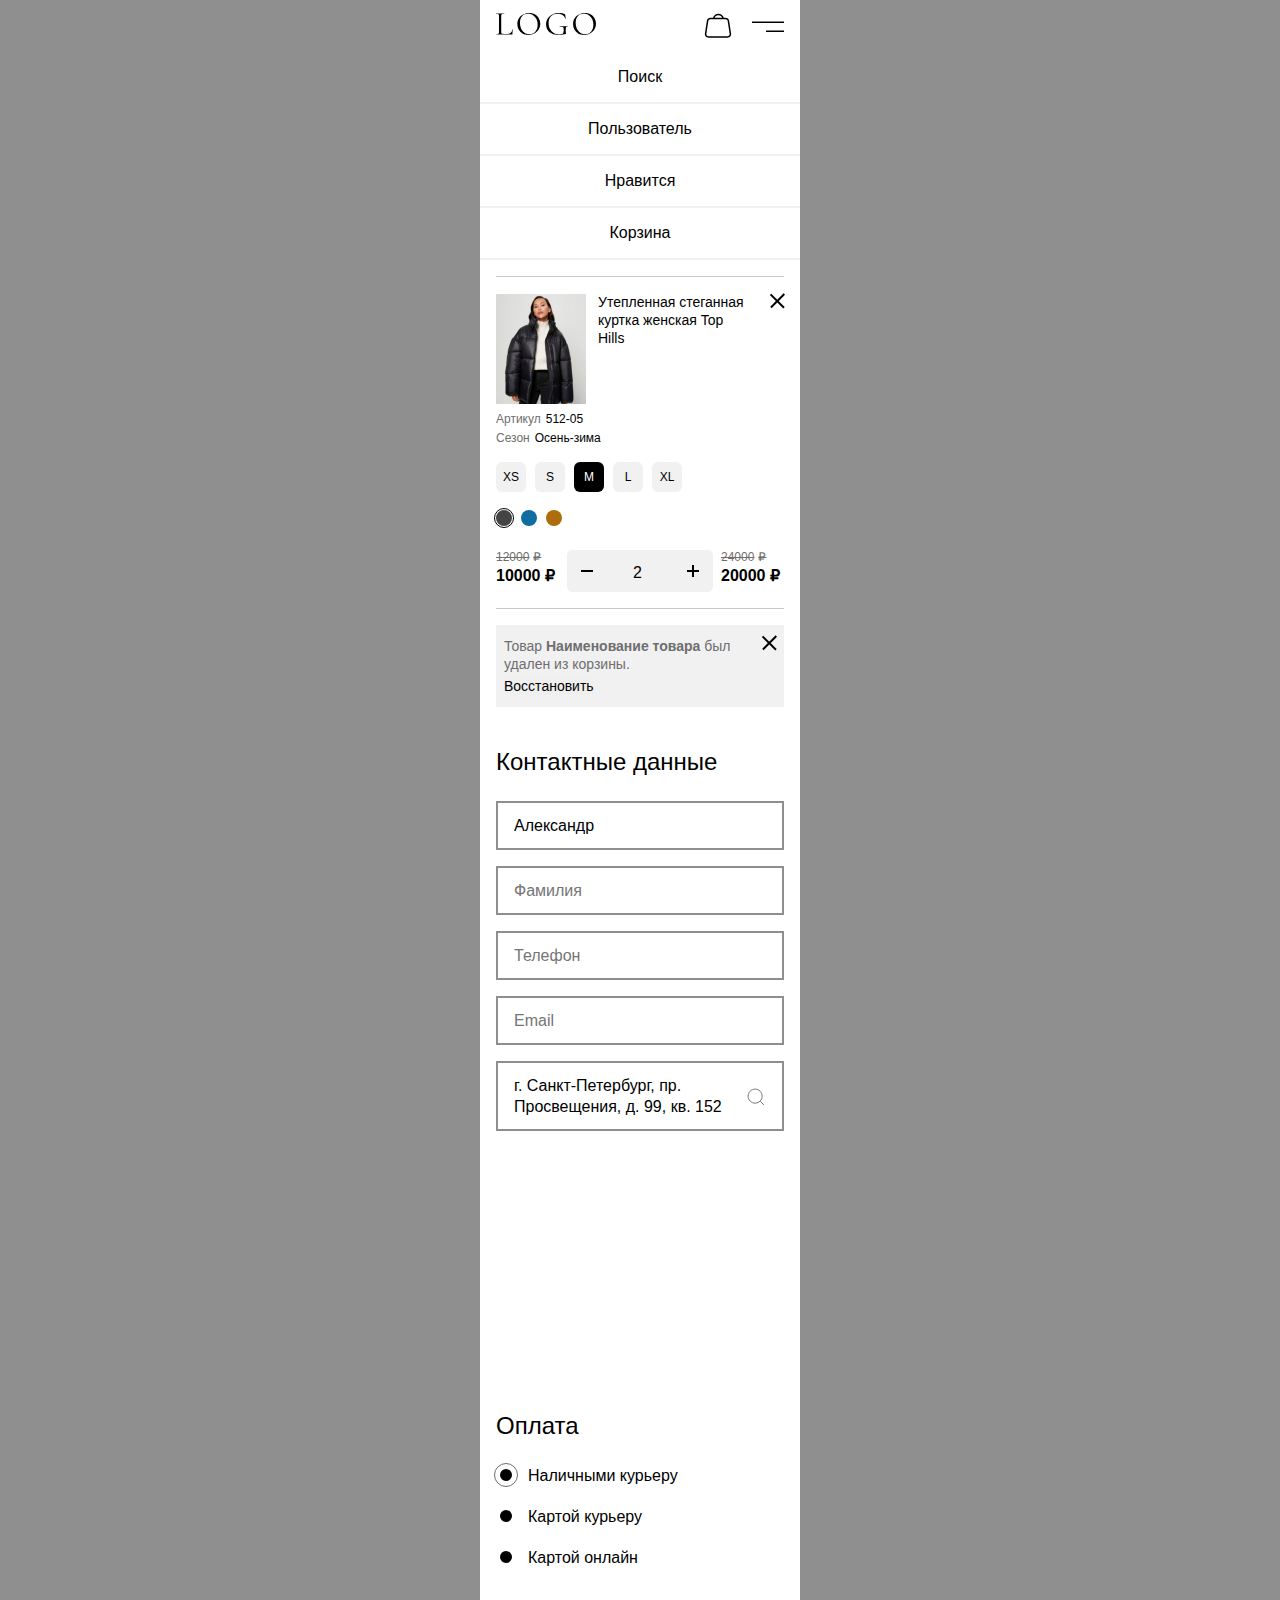
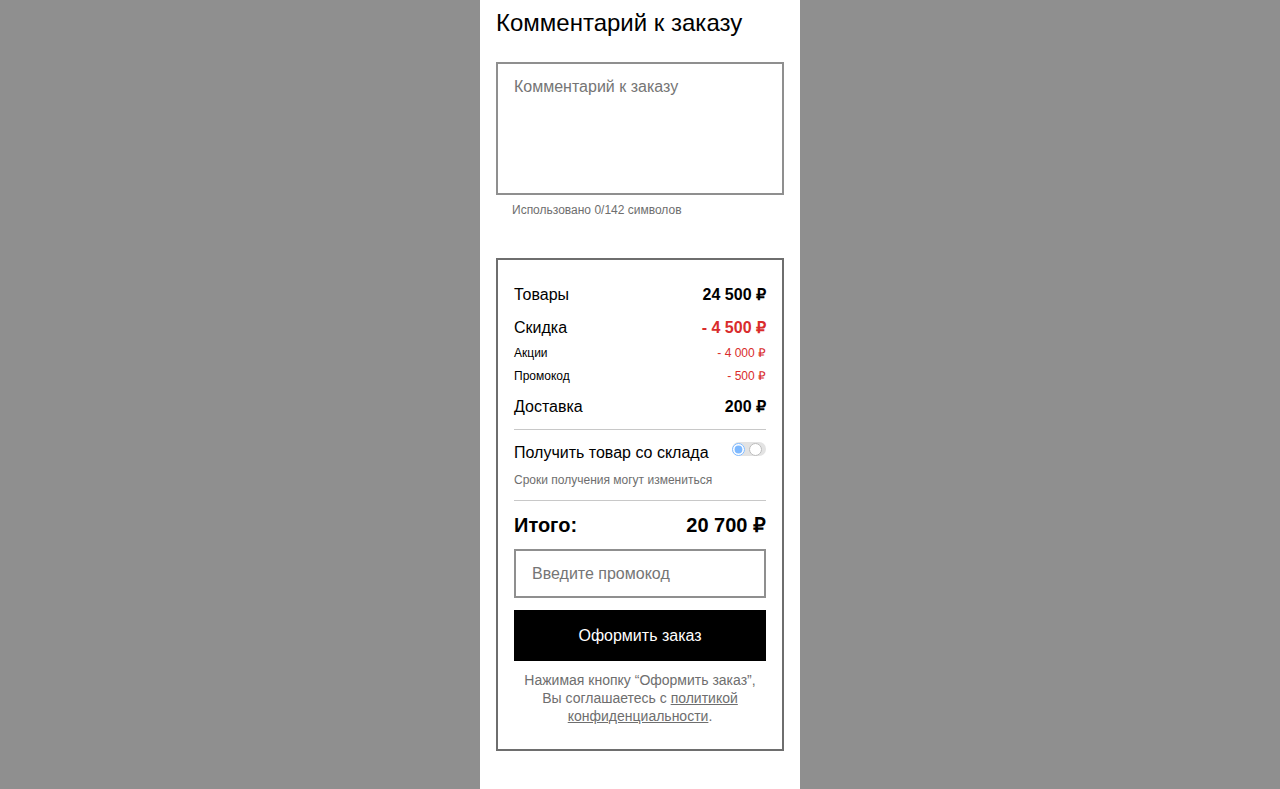
==== commit a562010e: "начал верстку десктопа. написал JS на хедер" ====
--- a/index.html
+++ b/index.html
@@ -12,53 +12,83 @@
 
 <body class="page-body">
     <header class="main-header">
-
-        <div class="main-header__box header-box">
-            <a class="header-box__logo" href="#">
-                <img class="header-box__logo-image" src="./img/logo.svg" width="100" height="22" alt="LOGO">
-            </a>
-            <div class="header-box__buttons">
-                <button class="header-box__user-button">
-                    <img src="./img/bag.svg" width="28" alt="Иконка меню Пользователя">
-                    <span class="visually-hidden">Открыть меню Пользователя</span>
-                </button>
-                <button class="header-box__nav-button">
-                    <img src="./img/burger_menu.svg" width="32" alt="Иконка меню Навигации">
-                    <span class="visually-hidden">Открыть меню навигации</span>
-                </button>
+        <div class="main-header__container">
+
+            <div class="main-header__box header-box">
+                <a class="header-box__logo" href="#">
+                    <img class="header-box__logo-image" src="./img/logo.svg" width="100" height="22" alt="LOGO">
+                </a>
+                <div class="header-box__buttons">
+                    <button class="header-box__user-button">
+                        <img src="./img/basket.svg" width="28" alt="Иконка меню Пользователя">
+                        <span class="visually-hidden">Открыть меню Пользователя</span>
+                    </button>
+                    <button class="header-box__nav-button">
+                        <img src="./img/burger_menu.svg" width="32" alt="Иконка меню Навигации">
+                        <span class="visually-hidden">Открыть меню навигации</span>
+                    </button>
+                </div>
             </div>
+
+            <nav class="main-header__nav main-nav">
+                <ul class="main-nav__list site-list">
+                    <li class="site-list__item">
+                        <a class="site-list__link" href="#">Каталог</a>
+                    </li>
+                    <li class="site-list__item">
+                        <a class="site-list__link" href="#">О компании</a>
+                    </li>
+                    <li class="site-list__item">
+                        <a class="site-list__link" href="#">Магазины</a>
+                    </li>
+                </ul>
+            </nav>
+
+            <nav class="main-header__user-nav user-nav">
+                <ul class="user-nav__list user-list">
+                    <li class="user-list__item">
+                        <a class="user-list__link user-list__link--search" href="#">
+                            <p class="user-list__link-text">Поиск</p>
+                            <img class="user-list__link-img user-list__link-img--search" src="./img/search-user.svg"
+                                alt="Поиск">
+                            <div class="user-list__link-info-container" id="info-container">
+                                <output class="user-list__link-info" id="info-text"></output>
+                            </div>
+                        </a>
+                    </li>
+                    <li class="user-list__item">
+                        <a class="user-list__link user-list__link--user" href="#">
+                            <p class="user-list__link-text">Пользователь</p>
+                            <img class="user-list__link-img user-list__link-img--user" src="./img/user.svg"
+                                alt="Пользователь">
+                            <div class="user-list__link-info-container" id="info-container">
+                                <output class="user-list__link-info" id="info-text"></output>
+                            </div>
+                        </a>
+                    </li>
+                    <li class="user-list__item">
+                        <a class="user-list__link user-list__link--favorite" href="#">
+                            <p class="user-list__link-text">Нравится</p>
+                            <img class=" user-list__link-img user-list__link-img--favorite" src="./img/favorite.svg"
+                                alt="Нравится">
+                            <div class="user-list__link-info-container" id="info-container">
+                                <output class="user-list__link-info" id="info-text">8</output>
+                            </div>
+                        </a>
+                    </li>
+                    <li class="user-list__item">
+                        <a class="user-list__link user-list__link--bag" href="#">
+                            <p class="user-list__link-text">Корзина</p>
+                            <img class="user-list__link-img user-list__link-img--basket" src="./img/bag.svg"
+                                alt="Корзина">
+                            <div class="user-list__link-info-container" id="info-container">
+                                <output class="user-list__link-info" id="info-text">4</output>
+                            </div>
+                        </a>
+                    </li>
+                </ul>
+            </nav>
         </div>
-
-        <nav class="main-header__nav main-nav">
-            <ul class="main-nav__list site-list">
-                <li class="site-list__item">
-                    <a class="site-list__link" href="#">Каталог</a>
-                </li>
-                <li class="site-list__item">
-                    <a class="site-list__link" href="#">О компании</a>
-                </li>
-                <li class="site-list__item">
-                    <a class="site-list__link" href="#">Магазины</a>
-                </li>
-            </ul>
-        </nav>
-
-        <nav class="main-header__user-nav user-nav">
-            <ul class="user-nav__list user-list">
-                <li class="user-list__item">
-                    <a class="user-list__link" href="#">Поиск</a>
-                </li>
-                <li class="user-list__item">
-                    <a class="user-list__link" href="#">Пользователь</a>
-                </li>
-                <li class="user-list__item">
-                    <a class="user-list__link" href="#">Нравится</a>
-                </li>
-                <li class="user-list__item">
-                    <a class="user-list__link" href="#">Корзина</a>
-                </li>
-            </ul>
-        </nav>
     </header>
 
     <main class="main-container">
@@ -73,10 +103,12 @@
             </ul>
         </section>
         <section class="order-form">
-            <h1 class="order-form__title">Оформление заказа</h1>
-            <div class="order-form__account">
-                <p class="order-form__account-text">Есть аккаунт?</p>
-                <a class="order-form__account-link" href="#">Войти</a>
+            <div class="order-form__title-container">
+                <h1 class="order-form__title">Оформление заказа</h1>
+                <div class="order-form__account">
+                    <p class="order-form__account-text">Есть аккаунт?</p>
+                    <a class="order-form__account-link" href="#">Войти</a>
+                </div>
             </div>
             <form class="form" action="" method="post">
                 <div class="goods">
@@ -84,85 +116,88 @@
                     <ul class="goods__list">
 
                         <li class="goods__item item">
+
+                            <img class="item__img" src="./img/jacket@2x.jpg"
+                                alt="Утепленная стеганная куртка женская Top Hills">
+
                             <div class="item__main-info">
-                                <img class="item__img" src="./img/jacket@2x.jpg"
-                                    alt="Утепленная стеганная куртка женская Top Hills" width="90" height="111">
                                 <h3 class="item__title">Утепленная стеганная куртка женская Top Hills</h3>
-                            </div>
-                            <div class="item__information information">
-                                <div class="information__item">
-                                    <p class="information__item-name">Артикул</p>
-                                    <p class="information__item-info">512-05</p>
-                                </div>
-                                <div class="information__item">
-                                    <p class="information__item-name">Сезон</p>
-                                    <p class="information__item-info">Осень-зима</p>
-                                </div>
-                            </div>
-                            <div class="item__form settings">
-                                <fieldset>
-                                    <ul class="settings__list size-list">
-                                        <li class="size-list__item">
-                                            <input class="size-list__choise" type="radio" name="size1" id="xs"
-                                                value="xs">
-                                            <label class="size-list__label" for="xs">XS</label>
-                                        </li>
-                                        <li class="size-list__item">
-                                            <input class="size-list__choise" type="radio" name="size1" id="s" value="s">
-                                            <label class="size-list__label" for="s">S</label>
-                                        </li>
-                                        <li class="size-list__item">
-                                            <input class="size-list__choise" type="radio" name="size1" id="m" value="m"
-                                                checked>
-                                            <label class="size-list__label" for="m">M</label>
-                                        </li>
-                                        <li class="size-list__item">
-                                            <input class="size-list__choise" type="radio" name="size1" id="l" value="l">
-                                            <label class="size-list__label" for="l">L</label>
-                                        </li>
-                                        <li class="size-list__item">
-                                            <input class="size-list__choise" type="radio" name="size1" id="xl"
-                                                value="xl">
-                                            <label class="size-list__label" for="xl">XL</label>
-                                        </li>
-                                    </ul>
-                                </fieldset>
-
-                                <fieldset>
-                                    <ul class="settings__list color-list">
-                                        <li class="color-list__item">
-                                            <input class="color-list__choise" type="radio" name="color1" id="black"
-                                                value="black" checked>
-                                            <label class="color-list__label color-list__label--black" for="black">
-                                                <span class="visually-hidden">black</span>
-                                            </label>
-                                        </li>
-                                        <li class="color-list__item">
-                                            <input class="color-list__choise" type="radio" name="color1" id="blue"
-                                                value="blue">
-                                            <label class="color-list__label color-list__label--blue" for="blue">
-                                                <span class="visually-hidden">blue</span>
-                                            </label>
-                                        </li>
-                                        <li class="color-list__item">
-                                            <input class="color-list__choise" type="radio" name="color1" id="brown"
-                                                value="brown">
-                                            <label class="color-list__label color-list__label--brown" for="brown">
-                                                <span class="visually-hidden">brown</span>
-                                            </label>
-                                        </li>
-                                    </ul>
-                                </fieldset>
-                            </div>
-
+                                <div class="item__information information">
+                                    <div class="information__item">
+                                        <p class="information__item-name">Артикул</p>
+                                        <p class="information__item-info">512-05</p>
+                                    </div>
+                                    <div class="information__item">
+                                        <p class="information__item-name">Сезон</p>
+                                        <p class="information__item-info">Осень-зима</p>
+                                    </div>
+                                </div>
+                                <div class="item__form settings">
+                                    <fieldset>
+                                        <ul class="settings__list size-list">
+                                            <li class="size-list__item">
+                                                <input class="size-list__choise" type="radio" name="size1" id="xs"
+                                                    value="xs">
+                                                <label class="size-list__label" for="xs">XS</label>
+                                            </li>
+                                            <li class="size-list__item">
+                                                <input class="size-list__choise" type="radio" name="size1" id="s"
+                                                    value="s">
+                                                <label class="size-list__label" for="s">S</label>
+                                            </li>
+                                            <li class="size-list__item">
+                                                <input class="size-list__choise" type="radio" name="size1" id="m"
+                                                    value="m" checked>
+                                                <label class="size-list__label" for="m">M</label>
+                                            </li>
+                                            <li class="size-list__item">
+                                                <input class="size-list__choise" type="radio" name="size1" id="l"
+                                                    value="l">
+                                                <label class="size-list__label" for="l">L</label>
+                                            </li>
+                                            <li class="size-list__item">
+                                                <input class="size-list__choise" type="radio" name="size1" id="xl"
+                                                    value="xl">
+                                                <label class="size-list__label" for="xl">XL</label>
+                                            </li>
+                                        </ul>
+                                    </fieldset>
+
+                                    <fieldset>
+                                        <ul class="settings__list color-list">
+                                            <li class="color-list__item">
+                                                <input class="color-list__choise" type="radio" name="color1" id="black"
+                                                    value="black" checked>
+                                                <label class="color-list__label color-list__label--black" for="black">
+                                                    <span class="visually-hidden">black</span>
+                                                </label>
+                                            </li>
+                                            <li class="color-list__item">
+                                                <input class="color-list__choise" type="radio" name="color1" id="blue"
+                                                    value="blue">
+                                                <label class="color-list__label color-list__label--blue" for="blue">
+                                                    <span class="visually-hidden">blue</span>
+                                                </label>
+                                            </li>
+                                            <li class="color-list__item">
+                                                <input class="color-list__choise" type="radio" name="color1" id="brown"
+                                                    value="brown">
+                                                <label class="color-list__label color-list__label--brown" for="brown">
+                                                    <span class="visually-hidden">brown</span>
+                                                </label>
+                                            </li>
+                                        </ul>
+                                    </fieldset>
+                                </div>
+                            </div>
                             <div class="item__count count">
                                 <div class="count__price price">
                                     <div class="price-row">
-                                        <p class="price__before" id="price-for-one-before">12 000</p>
+                                        <output class="price__before" id="price-for-one-before">12000</output>
                                         <span class="price__currency-before">₽</span>
                                     </div>
                                     <div class="price-row">
-                                        <p class="price__after" id="price-for-one-after">10 000</p>
+                                        <output class="price__after" id="price-for-one-after">10000</output>
                                         <span class="price__currency-after">₽</span>
                                     </div>
                                 </div>
@@ -175,11 +210,11 @@
                                 </div>
                                 <div class="count__total price">
                                     <div class="price-row">
-                                        <p class="price__before" id="price-total-before">24 000</p>
+                                        <output class="price__before" id="price-total-before">24000</output>
                                         <span class="price__currency-before">₽</span>
                                     </div>
                                     <div class="price-row">
-                                        <p class="price__after" id="price-total-after">20 000</p>
+                                        <output class="price__after" id="price-total-after">20000</output>
                                         <span class="price__currency-after">₽</span>
                                     </div>
                                 </div>
@@ -188,12 +223,10 @@
                         </li>
 
                         <li class="goods__item item-deleted">
-                            <div class="item-deleted__container">
                                 <p class="item-deleted__text">Товар <span class="item-deleted__name">Наименование
                                         товара</span> был удален из корзины.</p>
                                 <button type="button" class="item-deleted__delete-button"></button>
                                 <button type="button" class="item-deleted__recover-button">Восстановить</button>
-                            </div>
                         </li>
 
                         <!-- <li class="goods__item item">
@@ -305,9 +338,7 @@
                             <button class="contacts_address-button" type="button">
                                 <img src="./img/search.svg" width="20" height="20" alt="Поиск">
                             </button>
-                            <div class="contacts__address-map">
-                                <img src="./img/Map.jpg" width="288" height="220" alt="map">
-                            </div>
+                            <div class="contacts__address-map" id="map"></div>
                         </div>
                     </fieldset>
                 </div>
@@ -404,6 +435,9 @@
     </main>
     <footer class="main-footer"></footer>
     <script src="./script/main.js" type="module"></script>
+    <script src="https://api-maps.yandex.ru/2.1/?apikey=18210afb-aba8-4820-a6a1-3cbd8c0ae7c5&lang=ru_RU"
+        type="text/javascript">
+        </script>
 </body>
 
 </html>--- a/source/css/style.css
+++ b/source/css/style.css
@@ -96,6 +96,14 @@
           justify-content: space-between;
   margin: 0 16px;
 }
+@media (min-width: 1600px) {
+  .header-box {
+    margin: 0 200px;
+    -ms-grid-column: 2;
+    -ms-grid-column-span: 1;
+    grid-column: 2/3;
+  }
+}
 
 .header-box__buttons {
   display: -webkit-box;
@@ -124,6 +132,11 @@
   top: 0;
   left: 0;
 }
+@media (min-width: 1600px) {
+  .header-box__user-button {
+    display: none;
+  }
+}
 
 .header-box__nav-button {
   width: 32px;
@@ -139,6 +152,20 @@
   top: 8px;
   left: 0;
 }
+@media (min-width: 1600px) {
+  .header-box__nav-button {
+    display: none;
+  }
+}
+
+@media (min-width: 1600px) {
+  .site-list {
+    display: -webkit-box;
+    display: -ms-flexbox;
+    display: flex;
+    width: 400px;
+  }
+}
 
 .site-list__item {
   padding: 16px;
@@ -147,10 +174,33 @@
   padding: 16px;
   text-align: center;
 }
+@media (min-width: 1600px) {
+  .site-list__item {
+    padding: 0;
+    border: none;
+    width: auto;
+  }
+}
 
 .site-list__link {
   padding: 16px auto;
   color: #000000;
+}
+@media (min-width: 1600px) {
+  .site-list__link {
+    margin-right: 40px;
+  }
+}
+
+@media (min-width: 1600px) {
+  .user-list {
+    display: -webkit-box;
+    display: -ms-flexbox;
+    display: flex;
+    -webkit-box-pack: end;
+        -ms-flex-pack: end;
+            justify-content: flex-end;
+  }
 }
 
 .user-list__item {
@@ -160,10 +210,76 @@
   padding: 16px;
   text-align: center;
 }
+@media (min-width: 1600px) {
+  .user-list__item {
+    padding: 0;
+    border: none;
+    width: auto;
+  }
+}
 
 .user-list__link {
   padding: 16px auto;
   color: #000000;
+  position: relative;
+}
+
+@media (min-width: 1600px) {
+  .user-list__link-text {
+    display: none;
+  }
+}
+
+.user-list__link-img {
+  display: none;
+}
+@media (min-width: 1600px) {
+  .user-list__link-img {
+    display: block;
+    margin-right: 30px;
+  }
+}
+
+.user-list__link-info-container {
+  display: none;
+}
+@media (min-width: 1600px) {
+  .user-list__link-info-container {
+    display: block;
+    position: absolute;
+    top: -4px;
+    right: 26px;
+    width: 15px;
+    height: 15px;
+    border-radius: 50%;
+    border: none;
+    background-color: black;
+    color: white;
+    font-weight: 400;
+    font-size: 10px;
+    line-height: 8px;
+    display: -webkit-box;
+    display: -ms-flexbox;
+    display: flex;
+    -webkit-box-align: center;
+        -ms-flex-align: center;
+            align-items: center;
+    -webkit-box-pack: center;
+        -ms-flex-pack: center;
+            justify-content: center;
+  }
+}
+
+@media (min-width: 1600px) {
+  .user-list__link-info-container--hidden {
+    display: none;
+  }
+}
+
+@media (min-width: 1600px) {
+  .user-list__link-search {
+    background-image: url("..//..//img/search.svg");
+  }
 }
 
 .breadcrumb__list {
@@ -203,6 +319,29 @@
 .order-form__title {
   margin-bottom: 10px;
 }
+@media (min-width: 1600px) {
+  .order-form__title {
+    margin-bottom: 0;
+    margin-right: 20px;
+    font-weight: 400;
+    font-size: 40px;
+    line-height: 42px;
+  }
+}
+
+.order-form__title-container {
+  margin-bottom: 32px;
+}
+@media (min-width: 1600px) {
+  .order-form__title-container {
+    display: -webkit-box;
+    display: -ms-flexbox;
+    display: flex;
+    -webkit-box-align: end;
+        -ms-flex-align: end;
+            align-items: flex-end;
+  }
+}
 
 .order-form__account {
   display: -webkit-box;
@@ -210,7 +349,6 @@
   display: flex;
   -ms-flex-wrap: wrap;
       flex-wrap: wrap;
-  margin-bottom: 32px;
 }
 
 .order-form__account-text {
@@ -235,6 +373,14 @@
 .goods__title {
   width: 200px;
   margin-bottom: 24px;
+}
+@media (min-width: 1600px) {
+  .goods__title {
+    width: 400px;
+    font-size: 28px;
+    line-height: 30px;
+    margin-bottom: 30px;
+  }
 }
 
 .item {
@@ -245,20 +391,58 @@
   position: relative;
   margin-bottom: 16px;
 }
+@media (min-width: 1600px) {
+  .item {
+    padding-bottom: 25px;
+    padding-top: 25px;
+    display: -ms-grid;
+    display: grid;
+    -ms-grid-columns: 130px 20px 197px 20px 371px;
+    grid-template-columns: 130px 197px 371px;
+    -webkit-column-gap: 20px;
+       -moz-column-gap: 20px;
+            column-gap: 20px;
+    -webkit-box-pack: start;
+        -ms-flex-pack: start;
+            justify-content: flex-start;
+    width: 760px;
+  }
+}
 
 .item__main-info {
-  display: -webkit-box;
-  display: -ms-flexbox;
-  display: flex;
-  margin-bottom: 8px;
+  margin-bottom: 24px;
 }
 
 .item__img {
-  margin-right: 12px;
+  position: absolute;
+  display: block;
+  top: 16px;
+  left: 0;
+  width: 90px;
+  height: 111px;
+}
+@media (min-width: 1600px) {
+  .item__img {
+    position: static;
+    width: 130px;
+    height: 160px;
+    margin-right: 20px;
+  }
 }
 
 .item__title {
-  padding-right: 26px;
+  margin-left: 102px;
+  margin-bottom: 65px;
+  width: 155px;
+}
+@media (min-width: 1600px) {
+  .item__title {
+    font-size: 20px;
+    line-height: 24px;
+    margin-left: 0;
+    margin-bottom: 15px;
+    width: 200px;
+  }
 }
 
 .item__delete-button {
@@ -331,6 +515,11 @@
   position: relative;
   margin-right: 9px;
 }
+@media (min-width: 1600px) {
+  .size-list__item {
+    margin-right: 5px;
+  }
+}
 
 .size-list__choise {
   position: absolute;
@@ -360,7 +549,6 @@
   display: -webkit-box;
   display: -ms-flexbox;
   display: flex;
-  margin-bottom: 24px;
 }
 
 .color-list__item {
@@ -415,6 +603,13 @@
      -moz-column-gap: 8px;
           column-gap: 8px;
 }
+@media (min-width: 1600px) {
+  .count {
+    -webkit-column-gap: 30px;
+       -moz-column-gap: 30px;
+            column-gap: 30px;
+  }
+}
 
 .count__amount {
   -ms-grid-column: 2;
@@ -428,6 +623,11 @@
   height: 42px;
   background-color: #F1F1F1;
   border-radius: 5px;
+}
+@media (min-width: 1600px) {
+  .amount {
+    width: 153px;
+  }
 }
 
 .amount__field {
@@ -539,6 +739,14 @@
   position: relative;
   margin-bottom: 16px;
 }
+@media (min-width: 1600px) {
+  .item-deleted {
+    width: 760px;
+    display: -webkit-box;
+    display: -ms-flexbox;
+    display: flex;
+  }
+}
 
 .item-deleted__text {
   font-weight: 400;
@@ -549,6 +757,12 @@
 }
 .item-deleted__text .item-deleted__name {
   font-weight: 600;
+}
+@media (min-width: 1600px) {
+  .item-deleted__text {
+    margin-bottom: 0;
+    margin-right: 25px;
+  }
 }
 
 .item-deleted__delete-button {
@@ -951,4 +1165,61 @@
   mix-blend-mode: normal;
   border-radius: 10px;
   position: relative;
+}
+
+.main-nav {
+  position: absolute;
+  background-color: #ffffff;
+  z-index: 10;
+}
+@media (min-width: 1600px) {
+  .main-nav {
+    position: static;
+    display: block;
+    -ms-grid-column: 1;
+    -ms-grid-column-span: 1;
+    grid-column: 1/2;
+    -ms-grid-row: 1;
+    -ms-grid-row-span: 1;
+    grid-row: 1/2;
+  }
+}
+
+.user-nav {
+  position: absolute;
+  background-color: #ffffff;
+  z-index: 10;
+}
+@media (min-width: 1600px) {
+  .user-nav {
+    position: static;
+    display: block;
+    -ms-grid-column: 3;
+    -ms-grid-column-span: 1;
+    grid-column: 3/4;
+    -ms-grid-row: 1;
+    -ms-grid-row-span: 1;
+    grid-row: 1/2;
+  }
+}
+
+@media (min-width: 1600px) {
+  .main-header__container {
+    margin: 0 200px;
+    display: -ms-grid;
+    display: grid;
+    -ms-grid-columns: 400px 400px 400px;
+    grid-template-columns: 400px 400px 400px;
+    -webkit-box-align: center;
+        -ms-flex-align: center;
+            align-items: center;
+    height: 72px;
+  }
+}
+
+@media (min-width: 1600px) {
+  .main-header {
+    border-bottom: 0.5px solid #C8C8C8;
+    margin-bottom: 50px;
+  }
 }